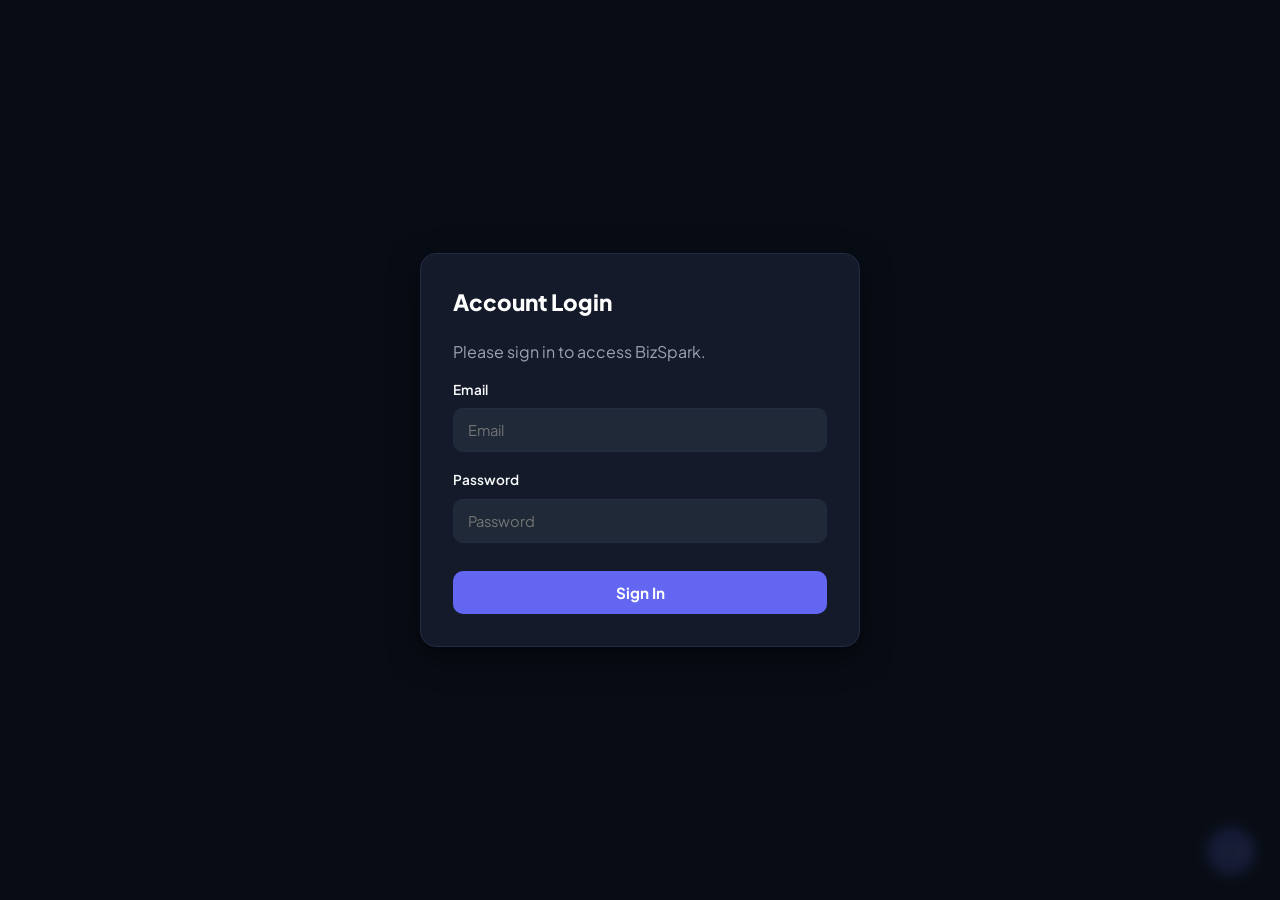
==== index.html @ c6237fde "Initial commit - full stack BizSpark app" ====
<!DOCTYPE html>
<html lang="en">
<head>
    <meta charset="UTF-8">
    <meta name="viewport" content="width=device-width, initial-scale=1.0">
    <title>BizSpark - Local Marketplace</title>
    <link rel="stylesheet" href="style.css">
    <link rel="stylesheet" href="https://cdnjs.cloudflare.com/ajax/libs/font-awesome/6.4.0/css/all.min.css">
</head>
<body>

    <!-- AUTH MODAL -->
    <div id="authModal" class="order-box">
        <div class="order-form">
            <h2 id="authTitle" class="section-title">Account Login</h2>
            <p class="subtitle" style="margin-bottom: 16px; color: var(--text-muted);">Please sign in to access BizSpark.</p>
            <form onsubmit="handleAuth(event)">
                <div class="form-group">
                    <label for="authEmail">Email</label>
                    <input type="email" id="authEmail" placeholder="Email" required>
                </div>
                <div class="form-group">
                    <label for="authPassword">Password</label>
                    <input type="password" id="authPassword" placeholder="Password" required>
                </div>
                <button type="submit" class="btn-submit">Sign In</button>
            </form>
        </div>
    </div>

    <!-- MAIN APP CONTENT -->
    <div id="appContent" style="display: none;">
        <header class="navbar">
            <div class="brand-and-search">
                <div class="brand">
                    <div class="logo-icon"><i class="fa-solid fa-shapes"></i></div>
                    <div class="logo-text">
                        <span class="logo-title">Biz<span>Spark</span></span>
                    </div>
                </div>
                
                <div class="search-container">
                    <i class="fa-solid fa-magnifying-glass search-icon"></i>
                    <input type="text" id="searchInput" placeholder="Search products, shops, or categories...">
                </div>
            </div>

            <nav>
                <ul class="nav-links">
                    <li><a href="#" class="nav-item active" data-target="marketSection"><i class="fa-solid fa-store"></i> General Market</a></li>
                    <li><a href="#" class="nav-item" data-target="ownerSection"><i class="fa-solid fa-table-cells-large"></i> Business Owner Hub</a></li>
                    <li><a href="#" class="nav-item" data-target="shopsSection"><i class="fa-solid fa-user"></i> My Shop</a></li>
                    <li><a href="#" class="nav-item" data-target="dashboardSection"><i class="fa-solid fa-chart-line"></i> Dashboard</a></li>
                    <li><a href="#" class="nav-item" data-target="chatSection"><i class="fa-solid fa-lock"></i> Encrypted Messages</a></li>
                    <li><button id="authBtn" onclick="handleLogout()" class="cart-add-btn" title="Sign Out" style="width: auto; padding: 0 12px;"><i class="fa-solid fa-arrow-right-from-bracket"></i></button></li>
                </ul>
            </nav>
        </header>

        <main class="container">
            <!-- GENERAL MARKET SECTION -->
            <section id="marketSection" class="page-section active">
                <div class="hero">
                    <h1 class="section-title" style="font-size: 2rem;">Explore Products & Local Businesses</h1>
                    <p style="color: var(--text-muted); margin-bottom: 12px;">Discover items directly from verified independent vendors.</p>
                </div>
                
                <div id="marketProductsGrid" class="products-grid"></div>
                <p id="emptyMarketText" class="empty-state">No products found matching your search.</p>
            </section>

            <!-- PERSONAL SHOPS SECTION -->
            <section id="shopsSection" class="page-section" style="display: none;">
                <div class="card" style="display: flex; align-items: center; gap: 20px; margin-bottom: 24px;">
                    <div id="businessLogo" class="logo-icon" style="width: 56px; height: 56px; font-size: 1.5rem;">B</div>
                    <div>
                        <h2 id="displayBusinessName" class="section-title" style="margin-bottom: 4px;">Business Name</h2>
                        <button class="cart-add-btn" style="width: auto; padding: 6px 14px; font-size: 0.8rem;" onclick="editShopName()">Edit Shop Profile</button>
                    </div>
                </div>
                <div id="myShopProductsGrid" class="products-grid"></div>
            </section>

            <!-- BUSINESS OWNER HUB SECTION -->
            <section id="ownerSection" class="page-section" style="display: none;">
                <div class="dashboard-grid">
                    <div class="card form-card">
                        <h2 class="section-title">List a New Product</h2>
                        <form id="productForm">
                            <div class="form-group">
                                <label for="formBusinessName">Business/Shop Name *</label>
                                <input type="text" id="formBusinessName" required>
                            </div>
                            <div class="form-group">
                                <label for="productName">Product Name *</label>
                                <input type="text" id="productName" required>
                            </div>
                            <div class="form-group">
                                <label for="productPrice">Price ($) *</label>
                                <input type="number" id="productPrice" step="0.01" required>
                            </div>
                            <div class="form-group">
                                <label for="productCategory">Category</label>
                                <input type="text" id="productCategory" placeholder="e.g. Handmade, Fashion">
                            </div>
                            <div class="form-group">
                                <label for="productImage">Product Image *</label>
                                <div class="file-upload-wrapper">
                                    <input 
                                      type="file" 
                                      id="productImage" 
                                      name="productImage" 
                                      accept="image/*" 
                                      required 
                                      class="file-input"
                                    >
                                    <div class="file-upload-button">
                                      <i class="fa-solid fa-cloud-arrow-up"></i>
                                      <span>Choose Image File</span>
                                    </div>
                                </div>
                            </div>
                            <div class="form-group">
                                <label for="productDescription">Description</label>
                                <textarea id="productDescription" rows="3"></textarea>
                            </div>
                            <button type="submit" class="btn-submit">Publish Product</button>
                        </form>
                    </div>
                    
                    <div class="card inventory-card">
                        <h2 class="section-title">Your Uploaded Items</h2>
                        <div id="ownerProductsGrid" class="products-grid"></div>
                        <p id="emptyOwnerText" class="empty-state">You haven't uploaded any products yet.</p>
                    </div>
                </div>
            </section>

            <!-- DASHBOARD SECTION -->
            <section id="dashboardSection" class="page-section" style="display: none;">
                <div style="display: grid; grid-template-columns: repeat(2, 1fr); gap: 20px; margin-bottom: 24px;">
                    <div class="card">
                        <h2 class="section-title">Total Revenue 💰</h2>
                        <div class="product-price" id="totalRevenue" style="font-size: 2rem;">$0.00</div>
                    </div>
                    <div class="card">
                        <h2 class="section-title">Orders 🛒</h2>
                        <div class="product-price" id="orderNum" style="font-size: 2rem; color: #ffffff;">0</div>
                    </div>
                </div>

                <div class="card">
                    <h2 class="section-title">Recent Transactions</h2>
                    <table class="data-table" style="width: 100%; text-align: left; border-collapse: collapse;">
                        <thead>
                            <tr style="border-bottom: 1px solid var(--border-color); color: var(--text-muted); font-size: 0.85rem;">
                                <th style="padding: 10px;">Customer</th>
                                <th style="padding: 10px;">Email</th>
                                <th style="padding: 10px;">Date</th>
                                <th style="padding: 10px;">Status</th>
                            </tr>
                        </thead>
                        <tbody id="transactionsTableBody"></tbody>
                    </table>
                </div>
            </section>

            <!-- CHAT SECTION -->
            <section id="chatSection" class="page-section" style="display: none;">
                <div class="card">
                    <h2 class="section-title">Real-Time Encrypted Messaging 🔒</h2>
                    <div class="chat-container" style="display: grid; grid-template-columns: 240px 1fr; gap: 20px; min-height: 350px;">
                        <div class="chat-sidebar" style="border-right: 1px solid var(--border-color); padding-right: 16px;">
                            <h3 style="font-size: 0.95rem; margin-bottom: 8px;">Conversations</h3>
                            <p style="font-size: 0.85rem; color: var(--text-muted);">Global Market Channel</p>
                        </div>
                        <div class="chat-window" style="display: flex; flex-direction: column; justify-content: space-between;">
                            <div id="chatHeader" class="chat-header" style="font-weight: 700; margin-bottom: 12px;">Global Public Channel</div>
                            <div id="chatMessages" class="chat-messages" style="flex: 1; margin-bottom: 16px; overflow-y: auto;"></div>
                            <form id="chatForm" class="chat-input-box" style="display: flex; gap: 10px;">
                                <input type="text" class="chat-input" id="chatInput" placeholder="Type a message..." required style="flex: 1; padding: 10px; border-radius: var(--radius-md); border: 1px solid var(--border-color); background: var(--bg-input); color: #fff;">
                                <button type="submit" class="btn-submit" style="width: auto; padding: 0 20px; margin-top: 0;">Send</button>
                            </form>
                        </div>
                    </div>
                </div>
            </section>
        </main>
    </div>

    <!-- Floating Cart Trigger Button -->
    <button id="cartToggleBtn" class="cart-add-btn" onclick="toggleCartDrawer()" style="position: fixed; bottom: 24px; right: 24px; width: 50px; height: 50px; border-radius: 50%; z-index: 999; background: var(--primary);">
        🛒 <span id="cartCountBadge" class="cart-badge" style="font-weight: 800; font-size: 0.8rem;">0</span>
    </button>

    <!-- Slide-out Cart Drawer -->
    <div id="cartDrawer" class="cart-drawer">
        <div class="cart-header" style="display: flex; justify-content: space-between; align-items: center; margin-bottom: 20px;">
            <h3 class="section-title" style="margin: 0;">Shopping Cart</h3>
            <p class="close-btn" onclick="toggleCartDrawer()" style="cursor: pointer; font-size: 1.2rem;">✕</p>
        </div>
        <div id="cartItemsList" class="cart-body" style="flex: 1; overflow-y: auto;">
            <p class="empty-cart-msg" style="color: var(--text-muted);">Your cart is empty.</p>
        </div>
        <div class="cart-footer" style="margin-top: 20px; border-top: 1px solid var(--border-color); padding-top: 16px;">
            <div class="cart-total-row" style="display: flex; justify-content: space-between; margin-bottom: 16px;">
                <span>Subtotal:</span>
                <strong id="cartSubtotal" class="product-price">$0.00</strong>
            </div>
            <button class="btn-submit" onclick="openCheckoutModal()">Proceed to Checkout</button>
        </div>
    </div>

    <!-- Checkout Modal -->
    <div id="checkoutModal" class="order-box" style="display:none;">
        <div class="order-form">
            <h3 class="section-title">Complete Order</h3>
            <p style="color: var(--text-muted); margin-bottom: 16px; font-size: 0.85rem;">Review total and input details to place order.</p>
            <div id="checkoutSummary" style="margin-bottom: 16px;"></div>
            <form id="checkoutForm" onsubmit="submitCartOrder(event)">
                <div class="form-group">
                    <input type="text" id="custName" placeholder="Full Name" required />
                </div>
                <div class="form-group">
                    <input type="email" id="custEmail" placeholder="Email Address" required />
                </div>
                <div class="modal-actions" style="display: flex; gap: 12px; margin-top: 16px;">
                    <button type="button" class="cart-add-btn" style="flex: 1; width: 100%; height: 42px;" onclick="closeCheckoutModal()">Cancel</button>
                    <button type="submit" class="btn-submit" style="flex: 1; margin-top: 0;">Pay Now</button>
                </div>
            </form>
        </div>
    </div>

    <script src="script.js"></script>
</body>
</html>
---- style.css ----
/* ==========================================================================
   1. GLOBAL STYLES & DESIGN TOKENS
   ========================================================================== */
@import url('https://fonts.googleapis.com/css2?family=Plus+Jakarta+Sans:wght@300;400;500;600;700;800&display=swap');

:root {
  --bg-main: #090d16;
  --bg-card: #141a29;
  --bg-input: #1f2937;
  --border-color: #232d42;
  --border-hover: #374151;
  
  --primary: #6366f1;
  --primary-hover: #4f46e5;
  --accent: #38bdf8;
  
  --text-main: #f9fafb;
  --text-muted: #9ca3af;
  
  --radius-lg: 16px;
  --radius-md: 10px;
  --transition: all 0.25s ease-in-out;
}

* {
  margin: 0;
  padding: 0;
  box-sizing: border-box;
  font-family: 'Plus Jakarta Sans', sans-serif;
}

body {
  background: var(--bg-main);
  color: var(--text-main);
  line-height: 1.5;
  min-height: 100vh;
  overflow-x: hidden;
}

/* ==========================================================================
   2. NAVBAR & HEADER
   ========================================================================== */
.navbar {
  position: sticky;
  top: 0;
  z-index: 1000;
  display: flex;
  align-items: center;
  justify-content: space-between;
  padding: 16px 32px;
  background: #0f1322;
  border-bottom: 1px solid var(--border-color);
}

.brand-and-search {
  display: flex;
  align-items: center;
  gap: 28px;
}

.brand {
  display: flex;
  align-items: center;
  gap: 12px;
}

.logo-icon {
  width: 40px;
  height: 40px;
  display: flex;
  align-items: center;
  justify-content: center;
  border-radius: 10px;
  background: linear-gradient(135deg, var(--primary), var(--accent));
  color: #ffffff;
  font-size: 1.2rem;
}

.logo-title {
  font-size: 1.4rem;
  font-weight: 800;
  color: #ffffff;
}

.logo-title span {
  color: var(--accent);
}

.search-container {
  position: relative;
  width: 360px;
}

.search-container input {
  width: 100%;
  padding: 10px 14px 10px 40px;
  border: 1px solid var(--border-color);
  border-radius: var(--radius-md);
  background: #161c2e;
  color: var(--text-main);
  font-size: 0.9rem;
  outline: none;
  transition: var(--transition);
}

.search-container input:focus {
  border-color: var(--primary);
}

.search-icon {
  position: absolute;
  left: 14px;
  top: 50%;
  transform: translateY(-50%);
  color: var(--text-muted);
}

.nav-links {
  display: flex;
  align-items: center;
  gap: 20px;
  list-style: none;
}

.nav-item {
  position: relative;
  padding: 8px 6px;
  color: var(--text-muted);
  font-size: 0.9rem;
  font-weight: 600;
  text-decoration: none;
  transition: var(--transition);
}

.nav-item:hover,
.nav-item.active {
  color: #ffffff;
}

.nav-item.active::after {
  content: '';
  position: absolute;
  bottom: -16px;
  left: 0;
  right: 0;
  height: 3px;
  border-radius: 2px;
  background: var(--primary);
}

/* ==========================================================================
   3. LAYOUT & DASHBOARD
   ========================================================================== */
.container {
  max-width: 1320px;
  margin: 36px auto;
  padding: 0 24px;
}

.dashboard-grid {
  display: grid;
  grid-template-columns: 380px 1fr;
  gap: 28px;
  align-items: start;
}

.card {
  padding: 24px;
  background: var(--bg-card);
  border: 1px solid var(--border-color);
  border-radius: var(--radius-lg);
}

.section-title {
  margin-bottom: 20px;
  font-size: 1.4rem;
  font-weight: 800;
  color: #ffffff;
}

.empty-state {
  text-align: center;
  padding: 48px 0;
  color: var(--text-muted);
  font-size: 1rem;
}

/* ==========================================================================
   4. FORMS & FILE INPUTS
   ========================================================================== */
.form-group {
  margin-bottom: 18px;
}

.form-group label {
  display: block;
  margin-bottom: 8px;
  color: var(--text-main);
  font-size: 0.85rem;
  font-weight: 600;
}

.form-group input[type="text"],
.form-group input[type="email"],
.form-group input[type="password"],
.form-group input[type="number"],
.form-group textarea,
.form-group select {
  width: 100%;
  padding: 12px 14px;
  border: 1px solid var(--border-color);
  border-radius: var(--radius-md);
  background: var(--bg-input);
  color: #ffffff;
  font-size: 0.92rem;
  outline: none;
  transition: var(--transition);
}

.form-group input:focus,
.form-group textarea:focus {
  border-color: var(--primary);
}

.file-upload-wrapper {
  position: relative;
  width: 100%;
  height: 52px;
}

.file-input {
  position: absolute;
  top: 0;
  left: 0;
  width: 100%;
  height: 100%;
  opacity: 0;
  cursor: pointer;
  z-index: 2;
}

.file-upload-button {
  display: flex;
  align-items: center;
  justify-content: center;
  gap: 10px;
  width: 100%;
  height: 100%;
  border: 1px dashed var(--border-hover);
  border-radius: var(--radius-md);
  background: var(--bg-input);
  color: var(--text-muted);
  font-size: 0.9rem;
  font-weight: 600;
  transition: var(--transition);
}

.file-input:hover + .file-upload-button {
  border-color: var(--primary);
  color: #ffffff;
  background: rgba(99, 102, 241, 0.08);
}

.btn-submit {
  width: 100%;
  margin-top: 10px;
  padding: 12px;
  border: none;
  border-radius: var(--radius-md);
  background: var(--primary);
  color: #ffffff;
  font-weight: 700;
  font-size: 0.95rem;
  cursor: pointer;
  transition: var(--transition);
}

.btn-submit:hover {
  background: var(--primary-hover);
}

/* ==========================================================================
   5. RESPONSIVE PRODUCT CARDS & GRID
   ========================================================================== */
.products-grid {
  display: grid;
  grid-template-columns: repeat(auto-fill, minmax(280px, 1fr));
  gap: 24px;
}

.product-card {
  display: flex;
  flex-direction: column;
  justify-content: space-between;
  padding: 18px;
  background: var(--bg-card);
  border: 1px solid var(--border-color);
  border-radius: var(--radius-lg);
  transition: var(--transition);
}

.product-card:hover {
  border-color: var(--border-hover);
  transform: translateY(-4px);
  box-shadow: 0 12px 24px rgba(0, 0, 0, 0.3);
}

.card-top-content {
  display: flex;
  flex-direction: column;
  gap: 14px;
}

.media-container {
  position: relative;
  width: 100%;
  height: 200px;
  border-radius: var(--radius-md);
  overflow: hidden;
  background: #090d16;
}

.product-media {
  width: 100%;
  height: 100%;
  object-fit: cover;
  object-position: center;
}

.category-tag {
  position: absolute;
  top: 10px;
  left: 10px;
  padding: 4px 10px;
  border-radius: 20px;
  background: rgba(99, 102, 241, 0.9);
  backdrop-filter: blur(4px);
  color: #ffffff;
  font-size: 0.72rem;
  font-weight: 700;
  text-transform: uppercase;
  letter-spacing: 0.5px;
}

.product-details {
  display: flex;
  flex-direction: column;
  gap: 6px;
}

.product-title {
  color: #ffffff;
  font-size: 1.15rem;
  font-weight: 700;
  line-height: 1.3;
}

.product-desc {
  color: var(--text-muted);
  font-size: 0.85rem;
  line-height: 1.4;
}

.vendor-row {
  display: flex;
  align-items: center;
  justify-content: space-between;
  margin-top: 8px;
  color: var(--text-muted);
  font-size: 0.82rem;
}

.vendor-name {
  display: flex;
  align-items: center;
  gap: 6px;
  color: #ffffff;
  font-weight: 600;
}

.card-bottom-row {
  display: flex;
  align-items: center;
  justify-content: space-between;
  margin-top: 18px;
  padding-top: 14px;
  border-top: 1px solid var(--border-color);
}

.product-price {
  color: var(--accent);
  font-size: 1.35rem;
  font-weight: 800;
}

/* Cart Button Fixes */
.cart-add-btn {
  position: relative;
  z-index: 5;
  width: 44px;
  height: 44px;
  display: flex;
  align-items: center;
  justify-content: center;
  border: 1px solid var(--border-hover);
  border-radius: var(--radius-md);
  background: #1a2235;
  color: #ffffff;
  font-size: 1.1rem;
  cursor: pointer;
  transition: var(--transition);
}

.cart-add-btn:hover {
  background: var(--primary);
  color: #ffffff;
  border-color: var(--primary);
  transform: scale(1.06);
}

.cart-add-btn:active {
  transform: scale(0.96);
}

/* ==========================================================================
   6. MODALS, OVERLAYS & CART DRAWER
   ========================================================================== */
.order-box {
  position: fixed;
  top: 0;
  left: 0;
  width: 100vw;
  height: 100vh;
  background: rgba(9, 13, 22, 0.85);
  backdrop-filter: blur(6px);
  display: flex;
  align-items: center;
  justify-content: center;
  z-index: 3000;
}

.order-form {
  width: 100%;
  max-width: 440px;
  background: var(--bg-card);
  border: 1px solid var(--border-color);
  border-radius: var(--radius-lg);
  padding: 32px;
  box-shadow: 0 10px 30px rgba(0, 0, 0, 0.5);
}

.cart-drawer {
  position: fixed;
  top: 0;
  right: -400px;
  width: 380px;
  height: 100vh;
  background: var(--bg-card);
  border-left: 1px solid var(--border-color);
  padding: 24px;
  display: flex;
  flex-direction: column;
  z-index: 2000;
  transition: right 0.3s cubic-bezier(0.4, 0, 0.2, 1);
  box-shadow: -10px 0 30px rgba(0, 0, 0, 0.5);
}

.cart-drawer.open {
  right: 0;
}
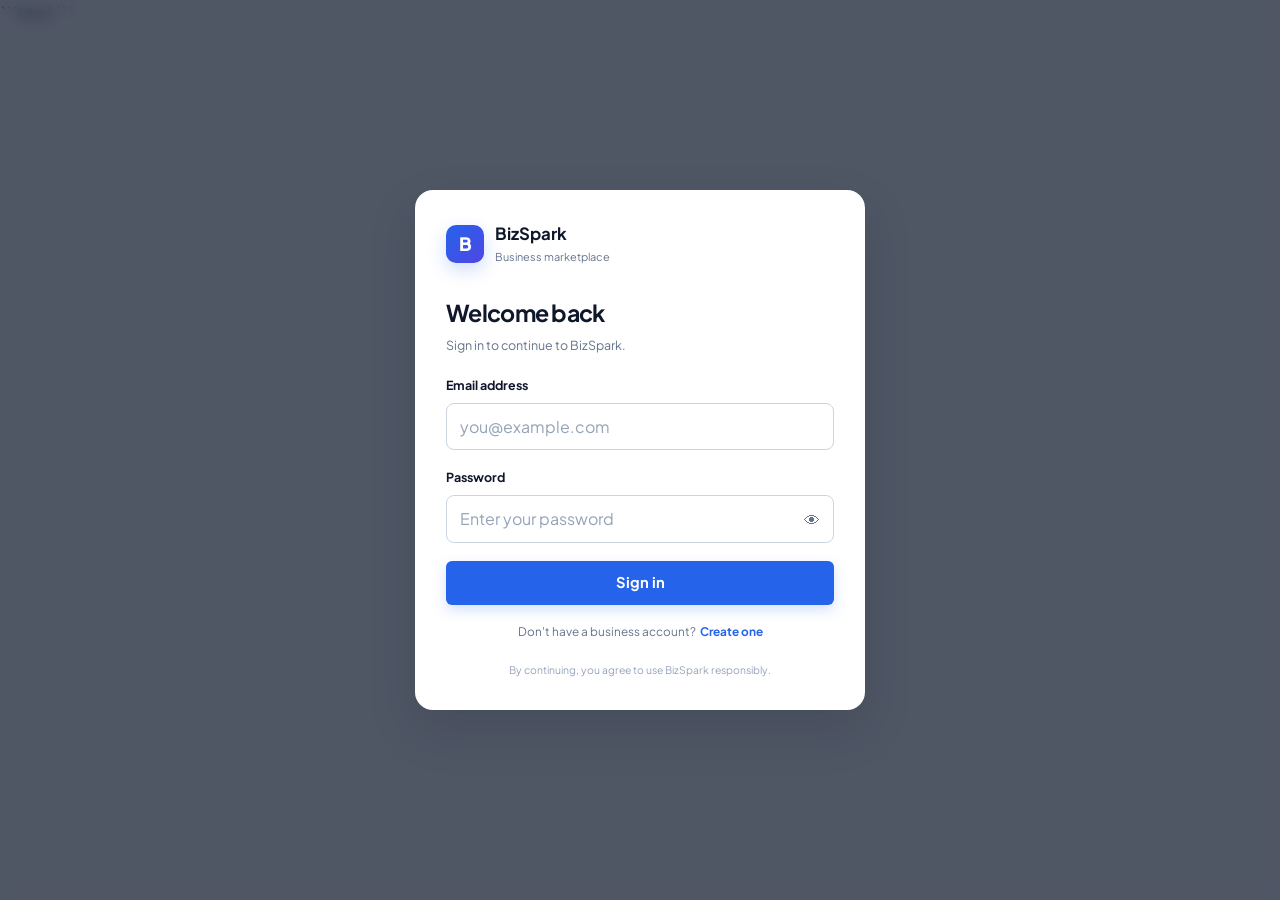
==== commit 53413ae3: "Fix BizSpark files and Vercel deployment" ====
--- a/index.html
+++ b/index.html
@@ -1,237 +1,1400 @@
+```html
 <!DOCTYPE html>
 <html lang="en">
 <head>
     <meta charset="UTF-8">
-    <meta name="viewport" content="width=device-width, initial-scale=1.0">
-    <title>BizSpark - Local Marketplace</title>
-    <link rel="stylesheet" href="style.css">
-    <link rel="stylesheet" href="https://cdnjs.cloudflare.com/ajax/libs/font-awesome/6.4.0/css/all.min.css">
+
+    <meta
+        name="viewport"
+        content="width=device-width, initial-scale=1.0"
+    >
+
+    <meta
+        name="description"
+        content="BizSpark — Discover products from businesses and sell your products online."
+    >
+
+    <meta name="theme-color" content="#2563eb">
+
+    <title>BizSpark — Marketplace for Businesses</title>
+
+    <link rel="preconnect" href="https://fonts.googleapis.com">
+    <link rel="preconnect" href="https://fonts.gstatic.com" crossorigin>
+
+    <link
+        href="https://fonts.googleapis.com/css2?family=Plus+Jakarta+Sans:wght@400;500;600;700;800&display=swap"
+        rel="stylesheet"
+    >
+
+    <link
+        rel="stylesheet"
+        href="/style.css"
+    >
 </head>
+
 <body>
 
-    <!-- AUTH MODAL -->
-    <div id="authModal" class="order-box">
-        <div class="order-form">
-            <h2 id="authTitle" class="section-title">Account Login</h2>
-            <p class="subtitle" style="margin-bottom: 16px; color: var(--text-muted);">Please sign in to access BizSpark.</p>
-            <form onsubmit="handleAuth(event)">
+    <!-- =========================================================
+         AUTH MODAL
+    ========================================================== -->
+
+    <div
+        id="authModal"
+        class="modal-overlay"
+        aria-hidden="false"
+    >
+        <div class="auth-card">
+
+            <div class="auth-brand">
+                <div class="brand-logo">B</div>
+
+                <div>
+                    <h1>BizSpark</h1>
+                    <p>Business marketplace</p>
+                </div>
+            </div>
+
+            <div class="auth-heading">
+                <h2 id="authTitle">Welcome back</h2>
+
+                <p id="authSubtitle">
+                    Sign in to continue to BizSpark.
+                </p>
+            </div>
+
+            <form id="authForm">
+
+                <div
+                    id="businessNameGroup"
+                    class="form-group hidden"
+                >
+                    <label for="businessName">
+                        Business name
+                    </label>
+
+                    <input
+                        type="text"
+                        id="businessName"
+                        name="businessName"
+                        placeholder="Your business name"
+                        autocomplete="organization"
+                    >
+                </div>
+
                 <div class="form-group">
-                    <label for="authEmail">Email</label>
-                    <input type="email" id="authEmail" placeholder="Email" required>
+
+                    <label for="authEmail">
+                        Email address
+                    </label>
+
+                    <input
+                        type="email"
+                        id="authEmail"
+                        name="email"
+                        placeholder="you@example.com"
+                        autocomplete="email"
+                        required
+                    >
+
                 </div>
+
                 <div class="form-group">
-                    <label for="authPassword">Password</label>
-                    <input type="password" id="authPassword" placeholder="Password" required>
+
+                    <label for="authPassword">
+                        Password
+                    </label>
+
+                    <div class="password-wrapper">
+
+                        <input
+                            type="password"
+                            id="authPassword"
+                            name="password"
+                            placeholder="Enter your password"
+                            autocomplete="current-password"
+                            minlength="6"
+                            required
+                        >
+
+                        <button
+                            type="button"
+                            id="togglePassword"
+                            class="password-toggle"
+                            aria-label="Show password"
+                        >
+                            👁
+                        </button>
+
+                    </div>
+
                 </div>
-                <button type="submit" class="btn-submit">Sign In</button>
+
+                <button
+                    type="submit"
+                    id="authSubmit"
+                    class="btn btn-primary btn-full"
+                >
+                    Sign in
+                </button>
+
             </form>
+
+            <div class="auth-switch">
+
+                <span id="authSwitchText">
+                    Don't have a business account?
+                </span>
+
+                <button
+                    type="button"
+                    id="authSwitchBtn"
+                    class="text-button"
+                >
+                    Create one
+                </button>
+
+            </div>
+
+            <p class="auth-note">
+                By continuing, you agree to use BizSpark responsibly.
+            </p>
+
         </div>
     </div>
 
-    <!-- MAIN APP CONTENT -->
-    <div id="appContent" style="display: none;">
+
+    <!-- =========================================================
+         MAIN APPLICATION
+    ========================================================== -->
+
+    <div id="appContent" class="app hidden">
+
+        <!-- =====================================================
+             NAVIGATION
+        ====================================================== -->
+
         <header class="navbar">
-            <div class="brand-and-search">
-                <div class="brand">
-                    <div class="logo-icon"><i class="fa-solid fa-shapes"></i></div>
-                    <div class="logo-text">
-                        <span class="logo-title">Biz<span>Spark</span></span>
-                    </div>
+
+            <div class="navbar-left">
+
+                <button
+                    type="button"
+                    id="mobileMenuBtn"
+                    class="icon-button mobile-menu-btn"
+                    aria-label="Open navigation"
+                >
+                    ☰
+                </button>
+
+                <a
+                    href="#"
+                    class="brand"
+                    data-target="marketplaceSection"
+                >
+                    <span class="brand-logo">B</span>
+
+                    <span class="brand-text">
+                        BizSpark
+                    </span>
+                </a>
+
+            </div>
+
+
+            <nav
+                id="mainNav"
+                class="main-nav"
+                aria-label="Main navigation"
+            >
+
+                <button
+                    type="button"
+                    class="nav-item active"
+                    data-target="marketplaceSection"
+                >
+                    <span>🛍️</span>
+                    Marketplace
+                </button>
+
+                <button
+                    type="button"
+                    class="nav-item"
+                    data-target="sellSection"
+                >
+                    <span>➕</span>
+                    Sell
+                </button>
+
+                <button
+                    type="button"
+                    class="nav-item"
+                    data-target="dashboardSection"
+                >
+                    <span>📊</span>
+                    Dashboard
+                </button>
+
+            </nav>
+
+
+            <div class="navbar-actions">
+
+                <button
+                    type="button"
+                    id="cartToggleBtn"
+                    class="cart-button"
+                    aria-label="Open shopping cart"
+                >
+                    🛒
+
+                    <span
+                        id="cartCount"
+                        class="cart-count"
+                    >
+                        0
+                    </span>
+
+                </button>
+
+
+                <div
+                    id="profileMenu"
+                    class="profile-menu"
+                >
+
+                    <button
+                        type="button"
+                        id="profileButton"
+                        class="profile-button"
+                    >
+
+                        <span
+                            id="profileAvatar"
+                            class="profile-avatar"
+                        >
+                            U
+                        </span>
+
+                        <span
+                            id="profileName"
+                            class="profile-name"
+                        >
+                            Account
+                        </span>
+
+                        <span>⌄</span>
+
+                    </button>
+
+
+                    <div
+                        id="profileDropdown"
+                        class="profile-dropdown"
+                    >
+
+                        <div class="profile-dropdown-header">
+
+                            <strong id="dropdownBusinessName">
+                                Your Business
+                            </strong>
+
+                            <small id="dropdownEmail">
+                                email@example.com
+                            </small>
+
+                        </div>
+
+                        <button
+                            type="button"
+                            id="editProfileBtn"
+                            class="dropdown-item"
+                        >
+                            ⚙️ Business profile
+                        </button>
+
+                        <button
+                            type="button"
+                            id="logoutBtn"
+                            class="dropdown-item danger"
+                        >
+                            🚪 Sign out
+                        </button>
+
+                    </div>
+
                 </div>
-                
-                <div class="search-container">
-                    <i class="fa-solid fa-magnifying-glass search-icon"></i>
-                    <input type="text" id="searchInput" placeholder="Search products, shops, or categories...">
+
+            </div>
+
+        </header>
+
+
+        <!-- =====================================================
+             MAIN CONTENT
+        ====================================================== -->
+
+        <main>
+
+            <!-- =================================================
+                 MARKETPLACE
+            ================================================== -->
+
+            <section
+                id="marketplaceSection"
+                class="page-section active-section"
+            >
+
+                <div class="hero">
+
+                    <div class="hero-content">
+
+                        <span class="eyebrow">
+                            🚀 Discover local businesses
+                        </span>
+
+                        <h1>
+                            Buy from businesses.
+                            <span>Grow together.</span>
+                        </h1>
+
+                        <p>
+                            Discover products from businesses on
+                            BizSpark or start selling your own products
+                            to customers online.
+                        </p>
+
+                        <div class="hero-actions">
+
+                            <button
+                                type="button"
+                                class="btn btn-primary"
+                                data-target="sellSection"
+                                id="heroSellBtn"
+                            >
+                                Start selling
+                            </button>
+
+                            <button
+                                type="button"
+                                class="btn btn-secondary"
+                                id="heroBrowseBtn"
+                            >
+                                Browse products
+                            </button>
+
+                        </div>
+
+                    </div>
+
+                    <div class="hero-visual">
+
+                        <div class="hero-card hero-card-main">
+
+                            <div class="hero-card-icon">
+                                🛍️
+                            </div>
+
+                            <strong>
+                                Thousands of possibilities
+                            </strong>
+
+                            <span>
+                                Find products from growing businesses.
+                            </span>
+
+                        </div>
+
+                        <div class="floating-stat stat-one">
+                            <strong>24/7</strong>
+                            <span>Marketplace</span>
+                        </div>
+
+                        <div class="floating-stat stat-two">
+                            <strong>⚡</strong>
+                            <span>Fast selling</span>
+                        </div>
+
+                    </div>
+
                 </div>
+
+
+                <!-- MARKETPLACE TOOLBAR -->
+
+                <div class="container">
+
+                    <div class="section-heading">
+
+                        <div>
+
+                            <span class="eyebrow">
+                                Marketplace
+                            </span>
+
+                            <h2>
+                                Explore products
+                            </h2>
+
+                        </div>
+
+                        <span
+                            id="productResultCount"
+                            class="result-count"
+                        >
+                            0 products
+                        </span>
+
+                    </div>
+
+
+                    <div class="marketplace-toolbar">
+
+                        <div class="search-box">
+
+                            <span>🔎</span>
+
+                            <input
+                                type="search"
+                                id="productSearch"
+                                placeholder="Search products..."
+                                autocomplete="off"
+                            >
+
+                        </div>
+
+
+                        <select
+                            id="categoryFilter"
+                            class="filter-select"
+                        >
+                            <option value="all">
+                                All categories
+                            </option>
+
+                            <option value="Fashion">
+                                Fashion
+                            </option>
+
+                            <option value="Electronics">
+                                Electronics
+                            </option>
+
+                            <option value="Food">
+                                Food
+                            </option>
+
+                            <option value="Beauty">
+                                Beauty
+                            </option>
+
+                            <option value="Home">
+                                Home
+                            </option>
+
+                            <option value="Services">
+                                Services
+                            </option>
+
+                            <option value="General">
+                                General
+                            </option>
+                        </select>
+
+                    </div>
+
+
+                    <div
+                        id="marketLoading"
+                        class="loading-state"
+                        style="display:none;"
+                    >
+                        <div class="spinner"></div>
+
+                        <p>
+                            Loading products...
+                        </p>
+                    </div>
+
+
+                    <div
+                        id="marketEmpty"
+                        class="empty-state"
+                        style="display:none;"
+                    >
+                        <div class="empty-icon">
+                            🛍️
+                        </div>
+
+                        <h3>
+                            No products found
+                        </h3>
+
+                        <p>
+                            Try another search or category.
+                        </p>
+                    </div>
+
+
+                    <div
+                        id="marketProductsGrid"
+                        class="products-grid"
+                    >
+                    </div>
+
+                </div>
+
+            </section>
+
+
+            <!-- =================================================
+                 SELL SECTION
+            ================================================== -->
+
+            <section
+                id="sellSection"
+                class="page-section"
+                style="display:none;"
+            >
+
+                <div class="container">
+
+                    <div class="section-heading">
+
+                        <div>
+
+                            <span class="eyebrow">
+                                For businesses
+                            </span>
+
+                            <h2>
+                                Sell your products
+                            </h2>
+
+                            <p>
+                                Add a product and make it available
+                                to customers on BizSpark.
+                            </p>
+
+                        </div>
+
+                    </div>
+
+
+                    <div class="sell-layout">
+
+                        <div class="form-card">
+
+                            <div class="card-heading">
+
+                                <div>
+                                    <h3>
+                                        Publish a product
+                                    </h3>
+
+                                    <p>
+                                        Give customers the information
+                                        they need to buy.
+                                    </p>
+                                </div>
+
+                                <span class="card-icon">
+                                    📦
+                                </span>
+
+                            </div>
+
+
+                            <form id="productForm">
+
+                                <div class="form-group">
+
+                                    <label for="productName">
+                                        Product name
+                                    </label>
+
+                                    <input
+                                        type="text"
+                                        id="productName"
+                                        name="productName"
+                                        placeholder="e.g. Premium Sneakers"
+                                        maxlength="120"
+                                        required
+                                    >
+
+                                </div>
+
+
+                                <div class="form-row">
+
+                                    <div class="form-group">
+
+                                        <label for="productPrice">
+                                            Price (₦)
+                                        </label>
+
+                                        <input
+                                            type="number"
+                                            id="productPrice"
+                                            name="price"
+                                            placeholder="0.00"
+                                            min="0"
+                                            step="0.01"
+                                            required
+                                        >
+
+                                    </div>
+
+
+                                    <div class="form-group">
+
+                                        <label for="productCategory">
+                                            Category
+                                        </label>
+
+                                        <select
+                                            id="productCategory"
+                                            name="category"
+                                        >
+
+                                            <option value="General">
+                                                General
+                                            </option>
+
+                                            <option value="Fashion">
+                                                Fashion
+                                            </option>
+
+                                            <option value="Electronics">
+                                                Electronics
+                                            </option>
+
+                                            <option value="Food">
+                                                Food
+                                            </option>
+
+                                            <option value="Beauty">
+                                                Beauty
+                                            </option>
+
+                                            <option value="Home">
+                                                Home
+                                            </option>
+
+                                            <option value="Services">
+                                                Services
+                                            </option>
+
+                                        </select>
+
+                                    </div>
+
+                                </div>
+
+
+                                <div class="form-group">
+
+                                    <label for="productDescription">
+                                        Description
+                                    </label>
+
+                                    <textarea
+                                        id="productDescription"
+                                        name="description"
+                                        rows="5"
+                                        maxlength="1000"
+                                        placeholder="Describe your product..."
+                                    ></textarea>
+
+                                </div>
+
+
+                                <div class="form-group">
+
+                                    <label for="productImage">
+                                        Product image
+                                    </label>
+
+                                    <input
+                                        type="file"
+                                        id="productImage"
+                                        name="image"
+                                        accept="image/png,image/jpeg,image/webp"
+                                    >
+
+                                    <small class="field-help">
+                                        JPG, PNG or WebP. Maximum 5MB.
+                                    </small>
+
+                                </div>
+
+
+                                <div
+                                    id="productPreview"
+                                    class="product-upload-preview"
+                                    style="display:none;"
+                                >
+
+                                    <img
+                                        id="productPreviewImage"
+                                        src=""
+                                        alt="Product preview"
+                                    >
+
+                                </div>
+
+
+                                <button
+                                    type="submit"
+                                    class="btn btn-primary btn-full"
+                                    id="publishProductBtn"
+                                >
+                                    🚀 Publish product
+                                </button>
+
+                            </form>
+
+                        </div>
+
+
+                        <aside class="sell-info">
+
+                            <div class="info-card">
+
+                                <span class="info-icon">
+                                    📈
+                                </span>
+
+                                <h3>
+                                    Grow your business
+                                </h3>
+
+                                <p>
+                                    Put your products in front of
+                                    customers looking for things to buy.
+                                </p>
+
+                            </div>
+
+
+                            <div class="info-card">
+
+                                <span class="info-icon">
+                                    🛡️
+                                </span>
+
+                                <h3>
+                                    Your business profile
+                                </h3>
+
+                                <p>
+                                    Your products are connected to
+                                    your business account.
+                                </p>
+
+                            </div>
+
+
+                            <div class="info-card">
+
+                                <span class="info-icon">
+                                    📊
+                                </span>
+
+                                <h3>
+                                    Track your sales
+                                </h3>
+
+                                <p>
+                                    Use your dashboard to monitor orders
+                                    and revenue.
+                                </p>
+
+                            </div>
+
+                        </aside>
+
+                    </div>
+
+                </div>
+
+            </section>
+
+
+            <!-- =================================================
+                 DASHBOARD
+            ================================================== -->
+
+            <section
+                id="dashboardSection"
+                class="page-section"
+                style="display:none;"
+            >
+
+                <div class="container">
+
+                    <div class="section-heading">
+
+                        <div>
+
+                            <span class="eyebrow">
+                                Business center
+                            </span>
+
+                            <h2>
+                                Dashboard
+                            </h2>
+
+                            <p>
+                                Manage your business and track your
+                                marketplace activity.
+                            </p>
+
+                        </div>
+
+                    </div>
+
+
+                    <div class="dashboard-stats">
+
+                        <div class="stat-card">
+
+                            <div class="stat-card-icon">
+                                💰
+                            </div>
+
+                            <div>
+
+                                <span>
+                                    Revenue
+                                </span>
+
+                                <strong id="dashboardRevenue">
+                                    ₦0.00
+                                </strong>
+
+                            </div>
+
+                        </div>
+
+
+                        <div class="stat-card">
+
+                            <div class="stat-card-icon">
+                                📦
+                            </div>
+
+                            <div>
+
+                                <span>
+                                    Orders
+                                </span>
+
+                                <strong id="dashboardOrders">
+                                    0
+                                </strong>
+
+                            </div>
+
+                        </div>
+
+
+                        <div class="stat-card">
+
+                            <div class="stat-card-icon">
+                                🛍️
+                            </div>
+
+                            <div>
+
+                                <span>
+                                    Products
+                                </span>
+
+                                <strong id="dashboardProducts">
+                                    0
+                                </strong>
+
+                            </div>
+
+                        </div>
+
+
+                        <div class="stat-card">
+
+                            <div class="stat-card-icon">
+                                👥
+                            </div>
+
+                            <div>
+
+                                <span>
+                                    Customers
+                                </span>
+
+                                <strong id="dashboardCustomers">
+                                    0
+                                </strong>
+
+                            </div>
+
+                        </div>
+
+                    </div>
+
+
+                    <div class="dashboard-grid">
+
+                        <div class="dashboard-card">
+
+                            <div class="card-heading">
+
+                                <div>
+
+                                    <h3>
+                                        Recent orders
+                                    </h3>
+
+                                    <p>
+                                        Your latest customer activity.
+                                    </p>
+
+                                </div>
+
+                            </div>
+
+
+                            <div
+                                id="ordersTableContainer"
+                                class="table-container"
+                            >
+
+                                <div class="empty-state compact">
+
+                                    <div class="empty-icon">
+                                        📋
+                                    </div>
+
+                                    <h3>
+                                        No orders yet
+                                    </h3>
+
+                                    <p>
+                                        Orders will appear here when
+                                        customers purchase your products.
+                                    </p>
+
+                                </div>
+
+                            </div>
+
+                        </div>
+
+
+                        <div class="dashboard-card">
+
+                            <div class="card-heading">
+
+                                <div>
+
+                                    <h3>
+                                        Your products
+                                    </h3>
+
+                                    <p>
+                                        Products published by your business.
+                                    </p>
+
+                                </div>
+
+                                <button
+                                    type="button"
+                                    id="dashboardSellBtn"
+                                    class="btn btn-small btn-primary"
+                                >
+                                    Add product
+                                </button>
+
+                            </div>
+
+
+                            <div
+                                id="businessProductsList"
+                                class="business-products-list"
+                            >
+
+                                <div class="empty-state compact">
+
+                                    <div class="empty-icon">
+                                        📦
+                                    </div>
+
+                                    <h3>
+                                        No products
+                                    </h3>
+
+                                    <p>
+                                        Start by publishing your first
+                                        product.
+                                    </p>
+
+                                </div>
+
+                            </div>
+
+                        </div>
+
+                    </div>
+
+                </div>
+
+            </section>
+
+        </main>
+
+
+        <!-- =====================================================
+             CART DRAWER
+        ====================================================== -->
+
+        <div
+            id="cartBackdrop"
+            class="drawer-backdrop"
+            style="display:none;"
+        ></div>
+
+
+        <aside
+            id="cartDrawer"
+            aria-label="Shopping cart"
+        >
+
+            <div class="drawer-header">
+
+                <div>
+
+                    <h2>
+                        Your cart
+                    </h2>
+
+                    <span id="cartItemsLabel">
+                        0 items
+                    </span>
+
+                </div>
+
+                <button
+                    type="button"
+                    id="closeCartBtn"
+                    class="icon-button"
+                    aria-label="Close cart"
+                >
+                    ✕
+                </button>
+
             </div>
 
-            <nav>
-                <ul class="nav-links">
-                    <li><a href="#" class="nav-item active" data-target="marketSection"><i class="fa-solid fa-store"></i> General Market</a></li>
-                    <li><a href="#" class="nav-item" data-target="ownerSection"><i class="fa-solid fa-table-cells-large"></i> Business Owner Hub</a></li>
-                    <li><a href="#" class="nav-item" data-target="shopsSection"><i class="fa-solid fa-user"></i> My Shop</a></li>
-                    <li><a href="#" class="nav-item" data-target="dashboardSection"><i class="fa-solid fa-chart-line"></i> Dashboard</a></li>
-                    <li><a href="#" class="nav-item" data-target="chatSection"><i class="fa-solid fa-lock"></i> Encrypted Messages</a></li>
-                    <li><button id="authBtn" onclick="handleLogout()" class="cart-add-btn" title="Sign Out" style="width: auto; padding: 0 12px;"><i class="fa-solid fa-arrow-right-from-bracket"></i></button></li>
-                </ul>
-            </nav>
-        </header>
-
-        <main class="container">
-            <!-- GENERAL MARKET SECTION -->
-            <section id="marketSection" class="page-section active">
-                <div class="hero">
-                    <h1 class="section-title" style="font-size: 2rem;">Explore Products & Local Businesses</h1>
-                    <p style="color: var(--text-muted); margin-bottom: 12px;">Discover items directly from verified independent vendors.</p>
+
+            <div
+                id="cartItems"
+                class="cart-items"
+            >
+
+                <div class="empty-state compact">
+
+                    <div class="empty-icon">
+                        🛒
+                    </div>
+
+                    <h3>
+                        Your cart is empty
+                    </h3>
+
+                    <p>
+                        Add products from the marketplace.
+                    </p>
+
                 </div>
-                
-                <div id="marketProductsGrid" class="products-grid"></div>
-                <p id="emptyMarketText" class="empty-state">No products found matching your search.</p>
-            </section>
-
-            <!-- PERSONAL SHOPS SECTION -->
-            <section id="shopsSection" class="page-section" style="display: none;">
-                <div class="card" style="display: flex; align-items: center; gap: 20px; margin-bottom: 24px;">
-                    <div id="businessLogo" class="logo-icon" style="width: 56px; height: 56px; font-size: 1.5rem;">B</div>
+
+            </div>
+
+
+            <div class="cart-footer">
+
+                <div class="cart-total-row">
+
+                    <span>
+                        Total
+                    </span>
+
+                    <strong id="cartTotal">
+                        ₦0.00
+                    </strong>
+
+                </div>
+
+                <button
+                    type="button"
+                    id="checkoutBtn"
+                    class="btn btn-primary btn-full"
+                    disabled
+                >
+                    Proceed to checkout
+                </button>
+
+            </div>
+
+        </aside>
+
+
+        <!-- =====================================================
+             CHECKOUT MODAL
+        ====================================================== -->
+
+        <div
+            id="checkoutModal"
+            class="modal-overlay"
+            style="display:none;"
+        >
+
+            <div class="checkout-card">
+
+                <div class="modal-header">
+
                     <div>
-                        <h2 id="displayBusinessName" class="section-title" style="margin-bottom: 4px;">Business Name</h2>
-                        <button class="cart-add-btn" style="width: auto; padding: 6px 14px; font-size: 0.8rem;" onclick="editShopName()">Edit Shop Profile</button>
-                    </div>
+
+                        <span class="eyebrow">
+                            Checkout
+                        </span>
+
+                        <h2>
+                            Complete your order
+                        </h2>
+
+                    </div>
+
+                    <button
+                        type="button"
+                        id="closeCheckoutBtn"
+                        class="icon-button"
+                    >
+                        ✕
+                    </button>
+
                 </div>
-                <div id="myShopProductsGrid" class="products-grid"></div>
-            </section>
-
-            <!-- BUSINESS OWNER HUB SECTION -->
-            <section id="ownerSection" class="page-section" style="display: none;">
-                <div class="dashboard-grid">
-                    <div class="card form-card">
-                        <h2 class="section-title">List a New Product</h2>
-                        <form id="productForm">
-                            <div class="form-group">
-                                <label for="formBusinessName">Business/Shop Name *</label>
-                                <input type="text" id="formBusinessName" required>
-                            </div>
-                            <div class="form-group">
-                                <label for="productName">Product Name *</label>
-                                <input type="text" id="productName" required>
-                            </div>
-                            <div class="form-group">
-                                <label for="productPrice">Price ($) *</label>
-                                <input type="number" id="productPrice" step="0.01" required>
-                            </div>
-                            <div class="form-group">
-                                <label for="productCategory">Category</label>
-                                <input type="text" id="productCategory" placeholder="e.g. Handmade, Fashion">
-                            </div>
-                            <div class="form-group">
-                                <label for="productImage">Product Image *</label>
-                                <div class="file-upload-wrapper">
-                                    <input 
-                                      type="file" 
-                                      id="productImage" 
-                                      name="productImage" 
-                                      accept="image/*" 
-                                      required 
-                                      class="file-input"
-                                    >
-                                    <div class="file-upload-button">
-                                      <i class="fa-solid fa-cloud-arrow-up"></i>
-                                      <span>Choose Image File</span>
-                                    </div>
-                                </div>
-                            </div>
-                            <div class="form-group">
-                                <label for="productDescription">Description</label>
-                                <textarea id="productDescription" rows="3"></textarea>
-                            </div>
-                            <button type="submit" class="btn-submit">Publish Product</button>
-                        </form>
-                    </div>
-                    
-                    <div class="card inventory-card">
-                        <h2 class="section-title">Your Uploaded Items</h2>
-                        <div id="ownerProductsGrid" class="products-grid"></div>
-                        <p id="emptyOwnerText" class="empty-state">You haven't uploaded any products yet.</p>
-                    </div>
+
+
+                <form id="checkoutForm">
+
+                    <div class="form-group">
+
+                        <label for="customerName">
+                            Full name
+                        </label>
+
+                        <input
+                            type="text"
+                            id="customerName"
+                            required
+                            autocomplete="name"
+                            placeholder="Your full name"
+                        >
+
+                    </div>
+
+
+                    <div class="form-group">
+
+                        <label for="customerEmail">
+                            Email address
+                        </label>
+
+                        <input
+                            type="email"
+                            id="customerEmail"
+                            required
+                            autocomplete="email"
+                            placeholder="you@example.com"
+                        >
+
+                    </div>
+
+
+                    <div class="checkout-summary">
+
+                        <div>
+
+                            <span>
+                                Items
+                            </span>
+
+                            <strong id="checkoutItemCount">
+                                0
+                            </strong>
+
+                        </div>
+
+                        <div>
+
+                            <span>
+                                Total
+                            </span>
+
+                            <strong id="checkoutTotal">
+                                ₦0.00
+                            </strong>
+
+                        </div>
+
+                    </div>
+
+
+                    <p class="payment-notice">
+                        Payment processing can be connected to your
+                        preferred payment provider before accepting
+                        real customer payments.
+                    </p>
+
+
+                    <button
+                        type="submit"
+                        id="placeOrderBtn"
+                        class="btn btn-primary btn-full"
+                    >
+                        Place order
+                    </button>
+
+                </form>
+
+            </div>
+
+        </div>
+
+
+        <!-- =====================================================
+             PROFILE MODAL
+        ====================================================== -->
+
+        <div
+            id="profileModal"
+            class="modal-overlay"
+            style="display:none;"
+        >
+
+            <div class="modal-card">
+
+                <div class="modal-header">
+
+                    <div>
+
+                        <span class="eyebrow">
+                            Account
+                        </span>
+
+                        <h2>
+                            Business profile
+                        </h2>
+
+                    </div>
+
+                    <button
+                        type="button"
+                        id="closeProfileBtn"
+                        class="icon-button"
+                    >
+                        ✕
+                    </button>
+
                 </div>
-            </section>
-
-            <!-- DASHBOARD SECTION -->
-            <section id="dashboardSection" class="page-section" style="display: none;">
-                <div style="display: grid; grid-template-columns: repeat(2, 1fr); gap: 20px; margin-bottom: 24px;">
-                    <div class="card">
-                        <h2 class="section-title">Total Revenue 💰</h2>
-                        <div class="product-price" id="totalRevenue" style="font-size: 2rem;">$0.00</div>
-                    </div>
-                    <div class="card">
-                        <h2 class="section-title">Orders 🛒</h2>
-                        <div class="product-price" id="orderNum" style="font-size: 2rem; color: #ffffff;">0</div>
-                    </div>
-                </div>
-
-                <div class="card">
-                    <h2 class="section-title">Recent Transactions</h2>
-                    <table class="data-table" style="width: 100%; text-align: left; border-collapse: collapse;">
-                        <thead>
-                            <tr style="border-bottom: 1px solid var(--border-color); color: var(--text-muted); font-size: 0.85rem;">
-                                <th style="padding: 10px;">Customer</th>
-                                <th style="padding: 10px;">Email</th>
-                                <th style="padding: 10px;">Date</th>
-                                <th style="padding: 10px;">Status</th>
-                            </tr>
-                        </thead>
-                        <tbody id="transactionsTableBody"></tbody>
-                    </table>
-                </div>
-            </section>
-
-            <!-- CHAT SECTION -->
-            <section id="chatSection" class="page-section" style="display: none;">
-                <div class="card">
-                    <h2 class="section-title">Real-Time Encrypted Messaging 🔒</h2>
-                    <div class="chat-container" style="display: grid; grid-template-columns: 240px 1fr; gap: 20px; min-height: 350px;">
-                        <div class="chat-sidebar" style="border-right: 1px solid var(--border-color); padding-right: 16px;">
-                            <h3 style="font-size: 0.95rem; margin-bottom: 8px;">Conversations</h3>
-                            <p style="font-size: 0.85rem; color: var(--text-muted);">Global Market Channel</p>
-                        </div>
-                        <div class="chat-window" style="display: flex; flex-direction: column; justify-content: space-between;">
-                            <div id="chatHeader" class="chat-header" style="font-weight: 700; margin-bottom: 12px;">Global Public Channel</div>
-                            <div id="chatMessages" class="chat-messages" style="flex: 1; margin-bottom: 16px; overflow-y: auto;"></div>
-                            <form id="chatForm" class="chat-input-box" style="display: flex; gap: 10px;">
-                                <input type="text" class="chat-input" id="chatInput" placeholder="Type a message..." required style="flex: 1; padding: 10px; border-radius: var(--radius-md); border: 1px solid var(--border-color); background: var(--bg-input); color: #fff;">
-                                <button type="submit" class="btn-submit" style="width: auto; padding: 0 20px; margin-top: 0;">Send</button>
-                            </form>
-                        </div>
-                    </div>
-                </div>
-            </section>
-        </main>
+
+
+                <form id="profileForm">
+
+                    <div class="form-group">
+
+                        <label for="profileBusinessName">
+                            Business name
+                        </label>
+
+                        <input
+                            type="text"
+                            id="profileBusinessName"
+                            maxlength="120"
+                            required
+                        >
+
+                    </div>
+
+
+                    <div class="form-group">
+
+                        <label for="profileEmail">
+                            Email
+                        </label>
+
+                        <input
+                            type="email"
+                            id="profileEmail"
+                            disabled
+                        >
+
+                    </div>
+
+
+                    <button
+                        type="submit"
+                        class="btn btn-primary btn-full"
+                    >
+                        Save changes
+                    </button>
+
+                </form>
+
+            </div>
+
+        </div>
+
+
+        <!-- =====================================================
+             TOAST NOTIFICATIONS
+        ====================================================== -->
+
+        <div
+            id="toastContainer"
+            class="toast-container"
+            aria-live="polite"
+            aria-atomic="true"
+        ></div>
+
+
+        <!-- =====================================================
+             FOOTER
+        ====================================================== -->
+
+        <footer class="site-footer">
+
+            <div>
+
+                <strong>
+                    BizSpark
+                </strong>
+
+                <span>
+                    Build. Sell. Grow.
+                </span>
+
+            </div>
+
+            <span>
+                © <span id="currentYear"></span> BizSpark
+            </span>
+
+        </footer>
+
     </div>
 
-    <!-- Floating Cart Trigger Button -->
-    <button id="cartToggleBtn" class="cart-add-btn" onclick="toggleCartDrawer()" style="position: fixed; bottom: 24px; right: 24px; width: 50px; height: 50px; border-radius: 50%; z-index: 999; background: var(--primary);">
-        🛒 <span id="cartCountBadge" class="cart-badge" style="font-weight: 800; font-size: 0.8rem;">0</span>
-    </button>
-
-    <!-- Slide-out Cart Drawer -->
-    <div id="cartDrawer" class="cart-drawer">
-        <div class="cart-header" style="display: flex; justify-content: space-between; align-items: center; margin-bottom: 20px;">
-            <h3 class="section-title" style="margin: 0;">Shopping Cart</h3>
-            <p class="close-btn" onclick="toggleCartDrawer()" style="cursor: pointer; font-size: 1.2rem;">✕</p>
-        </div>
-        <div id="cartItemsList" class="cart-body" style="flex: 1; overflow-y: auto;">
-            <p class="empty-cart-msg" style="color: var(--text-muted);">Your cart is empty.</p>
-        </div>
-        <div class="cart-footer" style="margin-top: 20px; border-top: 1px solid var(--border-color); padding-top: 16px;">
-            <div class="cart-total-row" style="display: flex; justify-content: space-between; margin-bottom: 16px;">
-                <span>Subtotal:</span>
-                <strong id="cartSubtotal" class="product-price">$0.00</strong>
-            </div>
-            <button class="btn-submit" onclick="openCheckoutModal()">Proceed to Checkout</button>
-        </div>
-    </div>
-
-    <!-- Checkout Modal -->
-    <div id="checkoutModal" class="order-box" style="display:none;">
-        <div class="order-form">
-            <h3 class="section-title">Complete Order</h3>
-            <p style="color: var(--text-muted); margin-bottom: 16px; font-size: 0.85rem;">Review total and input details to place order.</p>
-            <div id="checkoutSummary" style="margin-bottom: 16px;"></div>
-            <form id="checkoutForm" onsubmit="submitCartOrder(event)">
-                <div class="form-group">
-                    <input type="text" id="custName" placeholder="Full Name" required />
-                </div>
-                <div class="form-group">
-                    <input type="email" id="custEmail" placeholder="Email Address" required />
-                </div>
-                <div class="modal-actions" style="display: flex; gap: 12px; margin-top: 16px;">
-                    <button type="button" class="cart-add-btn" style="flex: 1; width: 100%; height: 42px;" onclick="closeCheckoutModal()">Cancel</button>
-                    <button type="submit" class="btn-submit" style="flex: 1; margin-top: 0;">Pay Now</button>
-                </div>
-            </form>
-        </div>
-    </div>
-
-    <script src="script.js"></script>
+
+    <script src="/script.js"></script>
+
 </body>
-</html>+</html>
+```
--- a/style.css
+++ b/style.css
@@ -1,470 +1,2472 @@
-/* ==========================================================================
-   1. GLOBAL STYLES & DESIGN TOKENS
-   ========================================================================== */
-@import url('https://fonts.googleapis.com/css2?family=Plus+Jakarta+Sans:wght@300;400;500;600;700;800&display=swap');
 
 :root {
-  --bg-main: #090d16;
-  --bg-card: #141a29;
-  --bg-input: #1f2937;
-  --border-color: #232d42;
-  --border-hover: #374151;
-  
-  --primary: #6366f1;
-  --primary-hover: #4f46e5;
-  --accent: #38bdf8;
-  
-  --text-main: #f9fafb;
-  --text-muted: #9ca3af;
-  
-  --radius-lg: 16px;
-  --radius-md: 10px;
-  --transition: all 0.25s ease-in-out;
-}
+    --primary: #2563eb;
+    --primary-hover: #1d4ed8;
+    --primary-light: #eff6ff;
+
+    --success: #16a34a;
+    --danger: #dc2626;
+    --warning: #f59e0b;
+
+    --bg: #f8fafc;
+    --surface: #ffffff;
+    --surface-soft: #f1f5f9;
+
+    --text: #0f172a;
+    --text-secondary: #334155;
+    --muted: #64748b;
+
+    --border: #e2e8f0;
+    --border-dark: #cbd5e1;
+
+    --radius-sm: 6px;
+    --radius: 12px;
+    --radius-lg: 18px;
+    --radius-xl: 24px;
+
+    --shadow-sm:
+        0 1px 2px rgba(15, 23, 42, 0.05);
+
+    --shadow:
+        0 8px 24px rgba(15, 23, 42, 0.08);
+
+    --shadow-lg:
+        0 20px 50px rgba(15, 23, 42, 0.14);
+
+    --transition:
+        0.2s ease;
+}
+
+/* =========================================================
+   RESET
+========================================================= */
 
 * {
-  margin: 0;
-  padding: 0;
-  box-sizing: border-box;
-  font-family: 'Plus Jakarta Sans', sans-serif;
+    box-sizing: border-box;
+    margin: 0;
+    padding: 0;
+}
+
+html {
+    scroll-behavior: smooth;
 }
 
 body {
-  background: var(--bg-main);
-  color: var(--text-main);
-  line-height: 1.5;
-  min-height: 100vh;
-  overflow-x: hidden;
-}
-
-/* ==========================================================================
-   2. NAVBAR & HEADER
-   ========================================================================== */
+    min-height: 100vh;
+    background: var(--bg);
+    color: var(--text-secondary);
+
+    font-family:
+        "Plus Jakarta Sans",
+        -apple-system,
+        BlinkMacSystemFont,
+        "Segoe UI",
+        Roboto,
+        Arial,
+        sans-serif;
+
+    line-height: 1.6;
+}
+
+button,
+input,
+textarea,
+select {
+    font: inherit;
+}
+
+button {
+    border: 0;
+}
+
+button,
+a,
+select {
+    -webkit-tap-highlight-color: transparent;
+}
+
+img {
+    display: block;
+    max-width: 100%;
+}
+
+a {
+    color: inherit;
+}
+
+.hidden {
+    display: none !important;
+}
+
+
+/* =========================================================
+   ACCESSIBILITY
+========================================================= */
+
+button:focus-visible,
+input:focus-visible,
+textarea:focus-visible,
+select:focus-visible,
+a:focus-visible {
+    outline: 3px solid rgba(37, 99, 235, 0.25);
+    outline-offset: 2px;
+}
+
+
+/* =========================================================
+   GENERAL
+========================================================= */
+
+.container {
+    width: min(1200px, calc(100% - 48px));
+    margin: 0 auto;
+}
+
+.page-section {
+    min-height: calc(100vh - 73px);
+}
+
+.active-section {
+    display: block;
+}
+
+.eyebrow {
+    display: inline-flex;
+    align-items: center;
+    gap: 6px;
+
+    color: var(--primary);
+
+    font-size: 0.78rem;
+    font-weight: 800;
+    letter-spacing: 0.08em;
+    text-transform: uppercase;
+}
+
+.section-heading {
+    display: flex;
+    align-items: flex-end;
+    justify-content: space-between;
+    gap: 20px;
+
+    margin-bottom: 28px;
+}
+
+.section-heading h2 {
+    margin-top: 4px;
+
+    color: var(--text);
+
+    font-size: clamp(1.7rem, 3vw, 2.25rem);
+    line-height: 1.15;
+    letter-spacing: -0.04em;
+}
+
+.section-heading p {
+    max-width: 620px;
+    margin-top: 8px;
+
+    color: var(--muted);
+}
+
+.result-count {
+    color: var(--muted);
+    font-size: 0.9rem;
+    font-weight: 600;
+}
+
+
+/* =========================================================
+   BUTTONS
+========================================================= */
+
+.btn {
+    min-height: 44px;
+
+    display: inline-flex;
+    align-items: center;
+    justify-content: center;
+    gap: 8px;
+
+    padding: 10px 18px;
+
+    border-radius: var(--radius-sm);
+
+    font-size: 0.92rem;
+    font-weight: 700;
+
+    cursor: pointer;
+
+    transition:
+        transform var(--transition),
+        background-color var(--transition),
+        box-shadow var(--transition),
+        opacity var(--transition);
+}
+
+.btn:hover {
+    transform: translateY(-1px);
+}
+
+.btn:active {
+    transform: translateY(0);
+}
+
+.btn:disabled {
+    opacity: 0.5;
+    cursor: not-allowed;
+    transform: none;
+}
+
+.btn-primary {
+    color: #fff;
+    background: var(--primary);
+
+    box-shadow:
+        0 5px 14px rgba(37, 99, 235, 0.2);
+}
+
+.btn-primary:hover {
+    background: var(--primary-hover);
+
+    box-shadow:
+        0 8px 20px rgba(37, 99, 235, 0.28);
+}
+
+.btn-secondary {
+    color: var(--text);
+    background: #fff;
+    border: 1px solid var(--border);
+}
+
+.btn-secondary:hover {
+    background: var(--surface-soft);
+}
+
+.btn-full {
+    width: 100%;
+}
+
+.btn-small {
+    min-height: 38px;
+    padding: 8px 13px;
+    font-size: 0.82rem;
+}
+
+
+/* =========================================================
+   ICON BUTTON
+========================================================= */
+
+.icon-button {
+    width: 40px;
+    height: 40px;
+
+    display: inline-flex;
+    align-items: center;
+    justify-content: center;
+
+    color: var(--text-secondary);
+    background: transparent;
+
+    border-radius: 8px;
+
+    cursor: pointer;
+
+    transition:
+        background-color var(--transition),
+        color var(--transition);
+}
+
+.icon-button:hover {
+    background: var(--surface-soft);
+    color: var(--text);
+}
+
+
+/* =========================================================
+   BRAND
+========================================================= */
+
+.brand {
+    display: inline-flex;
+    align-items: center;
+    gap: 10px;
+
+    text-decoration: none;
+}
+
+.brand-logo {
+    width: 38px;
+    height: 38px;
+
+    display: inline-flex;
+    align-items: center;
+    justify-content: center;
+
+    color: #fff;
+    background:
+        linear-gradient(
+            135deg,
+            #2563eb,
+            #4f46e5
+        );
+
+    border-radius: 10px;
+
+    font-size: 1.15rem;
+    font-weight: 800;
+
+    box-shadow:
+        0 7px 18px rgba(37, 99, 235, 0.22);
+}
+
+.brand-text {
+    color: var(--text);
+
+    font-size: 1.1rem;
+    font-weight: 800;
+    letter-spacing: -0.03em;
+}
+
+
+/* =========================================================
+   NAVBAR
+========================================================= */
+
 .navbar {
-  position: sticky;
-  top: 0;
-  z-index: 1000;
-  display: flex;
-  align-items: center;
-  justify-content: space-between;
-  padding: 16px 32px;
-  background: #0f1322;
-  border-bottom: 1px solid var(--border-color);
-}
-
-.brand-and-search {
-  display: flex;
-  align-items: center;
-  gap: 28px;
-}
-
-.brand {
-  display: flex;
-  align-items: center;
-  gap: 12px;
-}
-
-.logo-icon {
-  width: 40px;
-  height: 40px;
-  display: flex;
-  align-items: center;
-  justify-content: center;
-  border-radius: 10px;
-  background: linear-gradient(135deg, var(--primary), var(--accent));
-  color: #ffffff;
-  font-size: 1.2rem;
-}
-
-.logo-title {
-  font-size: 1.4rem;
-  font-weight: 800;
-  color: #ffffff;
-}
-
-.logo-title span {
-  color: var(--accent);
-}
-
-.search-container {
-  position: relative;
-  width: 360px;
-}
-
-.search-container input {
-  width: 100%;
-  padding: 10px 14px 10px 40px;
-  border: 1px solid var(--border-color);
-  border-radius: var(--radius-md);
-  background: #161c2e;
-  color: var(--text-main);
-  font-size: 0.9rem;
-  outline: none;
-  transition: var(--transition);
-}
-
-.search-container input:focus {
-  border-color: var(--primary);
-}
-
-.search-icon {
-  position: absolute;
-  left: 14px;
-  top: 50%;
-  transform: translateY(-50%);
-  color: var(--text-muted);
-}
-
-.nav-links {
-  display: flex;
-  align-items: center;
-  gap: 20px;
-  list-style: none;
+    position: sticky;
+    top: 0;
+    z-index: 1000;
+
+    min-height: 73px;
+
+    display: flex;
+    align-items: center;
+    justify-content: space-between;
+    gap: 24px;
+
+    padding: 12px 28px;
+
+    background: rgba(255, 255, 255, 0.94);
+    border-bottom: 1px solid var(--border);
+
+    backdrop-filter: blur(16px);
+}
+
+.navbar-left {
+    display: flex;
+    align-items: center;
+    gap: 10px;
+}
+
+.main-nav {
+    display: flex;
+    align-items: center;
+    gap: 5px;
 }
 
 .nav-item {
-  position: relative;
-  padding: 8px 6px;
-  color: var(--text-muted);
-  font-size: 0.9rem;
-  font-weight: 600;
-  text-decoration: none;
-  transition: var(--transition);
-}
-
-.nav-item:hover,
+    display: inline-flex;
+    align-items: center;
+    gap: 7px;
+
+    padding: 9px 12px;
+
+    color: var(--muted);
+    background: transparent;
+
+    border-radius: 8px;
+
+    font-size: 0.88rem;
+    font-weight: 700;
+
+    cursor: pointer;
+
+    transition:
+        background-color var(--transition),
+        color var(--transition);
+}
+
+.nav-item:hover {
+    color: var(--text);
+    background: var(--surface-soft);
+}
+
 .nav-item.active {
-  color: #ffffff;
-}
-
-.nav-item.active::after {
-  content: '';
-  position: absolute;
-  bottom: -16px;
-  left: 0;
-  right: 0;
-  height: 3px;
-  border-radius: 2px;
-  background: var(--primary);
-}
-
-/* ==========================================================================
-   3. LAYOUT & DASHBOARD
-   ========================================================================== */
-.container {
-  max-width: 1320px;
-  margin: 36px auto;
-  padding: 0 24px;
-}
-
-.dashboard-grid {
-  display: grid;
-  grid-template-columns: 380px 1fr;
-  gap: 28px;
-  align-items: start;
-}
-
-.card {
-  padding: 24px;
-  background: var(--bg-card);
-  border: 1px solid var(--border-color);
-  border-radius: var(--radius-lg);
-}
-
-.section-title {
-  margin-bottom: 20px;
-  font-size: 1.4rem;
-  font-weight: 800;
-  color: #ffffff;
-}
-
+    color: var(--primary);
+    background: var(--primary-light);
+}
+
+.navbar-actions {
+    display: flex;
+    align-items: center;
+    gap: 10px;
+}
+
+.mobile-menu-btn {
+    display: none;
+}
+
+
+/* =========================================================
+   CART BUTTON
+========================================================= */
+
+.cart-button {
+    position: relative;
+
+    width: 42px;
+    height: 42px;
+
+    display: inline-flex;
+    align-items: center;
+    justify-content: center;
+
+    color: var(--text);
+    background: var(--surface-soft);
+
+    border-radius: 10px;
+
+    cursor: pointer;
+
+    font-size: 1.05rem;
+
+    transition:
+        background-color var(--transition),
+        transform var(--transition);
+}
+
+.cart-button:hover {
+    background: var(--border);
+    transform: translateY(-1px);
+}
+
+.cart-count {
+    position: absolute;
+    top: -4px;
+    right: -4px;
+
+    min-width: 19px;
+    height: 19px;
+
+    padding: 0 5px;
+
+    display: flex;
+    align-items: center;
+    justify-content: center;
+
+    color: #fff;
+    background: var(--danger);
+
+    border: 2px solid #fff;
+    border-radius: 999px;
+
+    font-size: 0.65rem;
+    font-weight: 800;
+}
+
+
+/* =========================================================
+   PROFILE
+========================================================= */
+
+.profile-menu {
+    position: relative;
+}
+
+.profile-button {
+    display: flex;
+    align-items: center;
+    gap: 8px;
+
+    padding: 4px 7px 4px 4px;
+
+    color: var(--text);
+    background: transparent;
+
+    border-radius: 10px;
+
+    cursor: pointer;
+
+    transition:
+        background-color var(--transition);
+}
+
+.profile-button:hover {
+    background: var(--surface-soft);
+}
+
+.profile-avatar {
+    width: 34px;
+    height: 34px;
+
+    display: flex;
+    align-items: center;
+    justify-content: center;
+
+    color: #fff;
+    background:
+        linear-gradient(
+            135deg,
+            #2563eb,
+            #7c3aed
+        );
+
+    border-radius: 50%;
+
+    font-size: 0.78rem;
+    font-weight: 800;
+}
+
+.profile-name {
+    max-width: 130px;
+
+    overflow: hidden;
+    text-overflow: ellipsis;
+    white-space: nowrap;
+
+    font-size: 0.8rem;
+    font-weight: 700;
+}
+
+.profile-dropdown {
+    position: absolute;
+    top: calc(100% + 10px);
+    right: 0;
+
+    width: 245px;
+
+    padding: 8px;
+
+    background: #fff;
+    border: 1px solid var(--border);
+    border-radius: 12px;
+
+    box-shadow: var(--shadow-lg);
+
+    opacity: 0;
+    visibility: hidden;
+    transform: translateY(-5px);
+
+    transition:
+        opacity var(--transition),
+        transform var(--transition),
+        visibility var(--transition);
+}
+
+.profile-dropdown.open {
+    opacity: 1;
+    visibility: visible;
+    transform: translateY(0);
+}
+
+.profile-dropdown-header {
+    display: flex;
+    flex-direction: column;
+
+    padding: 10px 11px 12px;
+
+    border-bottom: 1px solid var(--border);
+}
+
+.profile-dropdown-header strong {
+    color: var(--text);
+    font-size: 0.85rem;
+}
+
+.profile-dropdown-header small {
+    margin-top: 2px;
+
+    overflow: hidden;
+    text-overflow: ellipsis;
+
+    color: var(--muted);
+    font-size: 0.72rem;
+}
+
+.dropdown-item {
+    width: 100%;
+
+    display: flex;
+    align-items: center;
+
+    padding: 10px 11px;
+
+    color: var(--text-secondary);
+    background: transparent;
+
+    border-radius: 8px;
+
+    text-align: left;
+    font-size: 0.82rem;
+    font-weight: 600;
+
+    cursor: pointer;
+}
+
+.dropdown-item:hover {
+    background: var(--surface-soft);
+}
+
+.dropdown-item.danger {
+    color: var(--danger);
+}
+
+
+/* =========================================================
+   HERO
+========================================================= */
+
+.hero {
+    position: relative;
+    overflow: hidden;
+
+    min-height: 510px;
+
+    display: grid;
+    grid-template-columns: 1.05fr 0.95fr;
+    align-items: center;
+    gap: 50px;
+
+    padding:
+        80px
+        max(48px, calc((100vw - 1200px) / 2));
+
+    background:
+        radial-gradient(
+            circle at 80% 20%,
+            rgba(59, 130, 246, 0.18),
+            transparent 35%
+        ),
+        linear-gradient(
+            135deg,
+            #eff6ff 0%,
+            #f8fafc 55%,
+            #eef2ff 100%
+        );
+
+    border-bottom: 1px solid var(--border);
+}
+
+.hero-content {
+    position: relative;
+    z-index: 2;
+}
+
+.hero h1 {
+    max-width: 680px;
+
+    margin-top: 14px;
+
+    color: var(--text);
+
+    font-size: clamp(2.6rem, 5vw, 4.5rem);
+    line-height: 1.02;
+    letter-spacing: -0.065em;
+}
+
+.hero h1 span {
+    display: block;
+    color: var(--primary);
+}
+
+.hero p {
+    max-width: 610px;
+
+    margin-top: 22px;
+
+    color: var(--muted);
+
+    font-size: 1rem;
+}
+
+.hero-actions {
+    display: flex;
+    flex-wrap: wrap;
+    gap: 12px;
+
+    margin-top: 30px;
+}
+
+.hero-visual {
+    position: relative;
+
+    min-height: 350px;
+
+    display: flex;
+    align-items: center;
+    justify-content: center;
+}
+
+.hero-card-main {
+    width: min(340px, 75%);
+    min-height: 230px;
+
+    display: flex;
+    flex-direction: column;
+    align-items: center;
+    justify-content: center;
+
+    padding: 30px;
+
+    text-align: center;
+
+    background:
+        linear-gradient(
+            145deg,
+            rgba(255, 255, 255, 0.94),
+            rgba(255, 255, 255, 0.7)
+        );
+
+    border: 1px solid rgba(255, 255, 255, 0.8);
+    border-radius: 28px;
+
+    box-shadow:
+        0 30px 70px rgba(37, 99, 235, 0.14);
+
+    backdrop-filter: blur(15px);
+
+    transform: rotate(2deg);
+}
+
+.hero-card-icon {
+    width: 76px;
+    height: 76px;
+
+    display: flex;
+    align-items: center;
+    justify-content: center;
+
+    margin-bottom: 20px;
+
+    background: var(--primary-light);
+    border-radius: 22px;
+
+    font-size: 2rem;
+}
+
+.hero-card-main strong {
+    color: var(--text);
+
+    font-size: 1.05rem;
+}
+
+.hero-card-main span {
+    max-width: 230px;
+
+    margin-top: 6px;
+
+    color: var(--muted);
+
+    font-size: 0.8rem;
+}
+
+.floating-stat {
+    position: absolute;
+
+    display: flex;
+    flex-direction: column;
+
+    padding: 13px 16px;
+
+    background: #fff;
+
+    border: 1px solid var(--border);
+    border-radius: 12px;
+
+    box-shadow: var(--shadow);
+
+    z-index: 3;
+}
+
+.floating-stat strong {
+    color: var(--text);
+    font-size: 1rem;
+}
+
+.floating-stat span {
+    color: var(--muted);
+    font-size: 0.7rem;
+}
+
+.stat-one {
+    top: 38px;
+    right: 5%;
+}
+
+.stat-two {
+    bottom: 45px;
+    left: 4%;
+}
+
+
+/* =========================================================
+   MARKETPLACE
+========================================================= */
+
+#marketplaceSection > .container {
+    padding-top: 65px;
+    padding-bottom: 70px;
+}
+
+.marketplace-toolbar {
+    display: flex;
+    align-items: center;
+    gap: 12px;
+
+    margin-bottom: 24px;
+}
+
+.search-box {
+    flex: 1;
+
+    min-height: 46px;
+
+    display: flex;
+    align-items: center;
+    gap: 9px;
+
+    padding: 0 14px;
+
+    background: #fff;
+
+    border: 1px solid var(--border);
+    border-radius: 9px;
+
+    transition:
+        border-color var(--transition),
+        box-shadow var(--transition);
+}
+
+.search-box:focus-within {
+    border-color: var(--primary);
+
+    box-shadow:
+        0 0 0 3px rgba(37, 99, 235, 0.08);
+}
+
+.search-box input {
+    width: 100%;
+
+    border: 0;
+    outline: 0;
+
+    color: var(--text);
+
+    background: transparent;
+
+    font-size: 0.87rem;
+}
+
+.search-box span {
+    font-size: 0.95rem;
+}
+
+.filter-select {
+    min-height: 46px;
+
+    padding: 0 38px 0 13px;
+
+    color: var(--text-secondary);
+    background: #fff;
+
+    border: 1px solid var(--border);
+    border-radius: 9px;
+
+    outline: none;
+
+    cursor: pointer;
+
+    font-size: 0.84rem;
+}
+
+.filter-select:focus {
+    border-color: var(--primary);
+}
+
+
+/* =========================================================
+   PRODUCTS GRID
+========================================================= */
+
+.products-grid {
+    display: grid;
+
+    grid-template-columns:
+        repeat(
+            auto-fill,
+            minmax(235px, 1fr)
+        );
+
+    gap: 20px;
+}
+
+.product-card {
+    overflow: hidden;
+
+    display: flex;
+    flex-direction: column;
+
+    min-width: 0;
+
+    background: #fff;
+
+    border: 1px solid var(--border);
+    border-radius: var(--radius);
+
+    box-shadow: var(--shadow-sm);
+
+    transition:
+        transform var(--transition),
+        box-shadow var(--transition),
+        border-color var(--transition);
+}
+
+.product-card:hover {
+    transform: translateY(-4px);
+
+    border-color: #d5deeb;
+
+    box-shadow: var(--shadow);
+}
+
+.media-container {
+    position: relative;
+
+    width: 100%;
+    height: 215px;
+
+    overflow: hidden;
+
+    background: var(--surface-soft);
+}
+
+.product-media {
+    width: 100%;
+    height: 100%;
+
+    object-fit: cover;
+
+    transition: transform 0.4s ease;
+}
+
+.product-card:hover .product-media {
+    transform: scale(1.04);
+}
+
+.product-details {
+    flex: 1;
+
+    display: flex;
+    flex-direction: column;
+
+    padding: 16px;
+}
+
+.product-title {
+    margin-bottom: 4px;
+
+    overflow: hidden;
+
+    color: var(--text);
+
+    font-size: 1rem;
+    line-height: 1.35;
+
+    display: -webkit-box;
+    -webkit-line-clamp: 2;
+    -webkit-box-orient: vertical;
+}
+
+.product-business {
+    margin-bottom: 10px;
+
+    color: var(--muted);
+
+    font-size: 0.73rem;
+}
+
+.product-description {
+    margin-bottom: 14px;
+
+    color: var(--muted);
+
+    font-size: 0.78rem;
+
+    display: -webkit-box;
+    -webkit-line-clamp: 2;
+    -webkit-box-orient: vertical;
+
+    overflow: hidden;
+}
+
+.product-bottom {
+    display: flex;
+    align-items: center;
+    justify-content: space-between;
+    gap: 10px;
+
+    margin-top: auto;
+}
+
+.product-price {
+    color: var(--text);
+
+    font-size: 1.05rem;
+    font-weight: 800;
+}
+
+.product-category {
+    display: inline-flex;
+    align-items: center;
+
+    padding: 4px 7px;
+
+    color: var(--primary);
+    background: var(--primary-light);
+
+    border-radius: 999px;
+
+    font-size: 0.65rem;
+    font-weight: 700;
+}
+
+.add-cart-btn {
+    min-height: 36px;
+
+    padding: 8px 11px;
+
+    color: #fff;
+    background: var(--primary);
+
+    border-radius: 7px;
+
+    cursor: pointer;
+
+    font-size: 0.75rem;
+    font-weight: 700;
+
+    transition:
+        background-color var(--transition),
+        transform var(--transition);
+}
+
+.add-cart-btn:hover {
+    background: var(--primary-hover);
+    transform: translateY(-1px);
+}
+
+
+/* =========================================================
+   LOADING / EMPTY STATES
+========================================================= */
+
+.loading-state,
 .empty-state {
-  text-align: center;
-  padding: 48px 0;
-  color: var(--text-muted);
-  font-size: 1rem;
-}
-
-/* ==========================================================================
-   4. FORMS & FILE INPUTS
-   ========================================================================== */
+    display: flex;
+    flex-direction: column;
+    align-items: center;
+    justify-content: center;
+
+    min-height: 260px;
+
+    padding: 35px;
+
+    text-align: center;
+}
+
+.loading-state p,
+.empty-state p {
+    max-width: 420px;
+
+    margin-top: 7px;
+
+    color: var(--muted);
+
+    font-size: 0.82rem;
+}
+
+.empty-icon {
+    width: 58px;
+    height: 58px;
+
+    display: flex;
+    align-items: center;
+    justify-content: center;
+
+    background: var(--surface-soft);
+
+    border-radius: 16px;
+
+    font-size: 1.5rem;
+}
+
+.empty-state h3 {
+    margin-top: 14px;
+
+    color: var(--text);
+
+    font-size: 1rem;
+}
+
+.empty-state.compact {
+    min-height: 190px;
+    padding: 25px;
+}
+
+.spinner {
+    width: 34px;
+    height: 34px;
+
+    border: 3px solid var(--border);
+    border-top-color: var(--primary);
+
+    border-radius: 50%;
+
+    animation: spin 0.8s linear infinite;
+}
+
+@keyframes spin {
+    to {
+        transform: rotate(360deg);
+    }
+}
+
+
+/* =========================================================
+   FORMS
+========================================================= */
+
+.form-card,
+.dashboard-card,
+.info-card {
+    background: #fff;
+
+    border: 1px solid var(--border);
+    border-radius: var(--radius-lg);
+
+    box-shadow: var(--shadow-sm);
+}
+
+.form-card {
+    padding: 28px;
+}
+
 .form-group {
-  margin-bottom: 18px;
+    display: flex;
+    flex-direction: column;
+    gap: 7px;
+
+    margin-bottom: 18px;
 }
 
 .form-group label {
-  display: block;
-  margin-bottom: 8px;
-  color: var(--text-main);
-  font-size: 0.85rem;
-  font-weight: 600;
-}
-
-.form-group input[type="text"],
-.form-group input[type="email"],
-.form-group input[type="password"],
-.form-group input[type="number"],
+    color: var(--text);
+
+    font-size: 0.78rem;
+    font-weight: 700;
+}
+
+.form-group input,
 .form-group textarea,
 .form-group select {
-  width: 100%;
-  padding: 12px 14px;
-  border: 1px solid var(--border-color);
-  border-radius: var(--radius-md);
-  background: var(--bg-input);
-  color: #ffffff;
-  font-size: 0.92rem;
-  outline: none;
-  transition: var(--transition);
+    width: 100%;
+
+    color: var(--text);
+
+    background: #fff;
+
+    border: 1px solid var(--border-dark);
+    border-radius: 8px;
+
+    outline: none;
+
+    transition:
+        border-color var(--transition),
+        box-shadow var(--transition);
+}
+
+.form-group input,
+.form-group select {
+    min-height: 45px;
+    padding: 10px 13px;
+}
+
+.form-group textarea {
+    padding: 11px 13px;
+    resize: vertical;
 }
 
 .form-group input:focus,
-.form-group textarea:focus {
-  border-color: var(--primary);
-}
-
-.file-upload-wrapper {
-  position: relative;
-  width: 100%;
-  height: 52px;
-}
-
-.file-input {
-  position: absolute;
-  top: 0;
-  left: 0;
-  width: 100%;
-  height: 100%;
-  opacity: 0;
-  cursor: pointer;
-  z-index: 2;
-}
-
-.file-upload-button {
-  display: flex;
-  align-items: center;
-  justify-content: center;
-  gap: 10px;
-  width: 100%;
-  height: 100%;
-  border: 1px dashed var(--border-hover);
-  border-radius: var(--radius-md);
-  background: var(--bg-input);
-  color: var(--text-muted);
-  font-size: 0.9rem;
-  font-weight: 600;
-  transition: var(--transition);
-}
-
-.file-input:hover + .file-upload-button {
-  border-color: var(--primary);
-  color: #ffffff;
-  background: rgba(99, 102, 241, 0.08);
-}
-
-.btn-submit {
-  width: 100%;
-  margin-top: 10px;
-  padding: 12px;
-  border: none;
-  border-radius: var(--radius-md);
-  background: var(--primary);
-  color: #ffffff;
-  font-weight: 700;
-  font-size: 0.95rem;
-  cursor: pointer;
-  transition: var(--transition);
-}
-
-.btn-submit:hover {
-  background: var(--primary-hover);
-}
-
-/* ==========================================================================
-   5. RESPONSIVE PRODUCT CARDS & GRID
-   ========================================================================== */
-.products-grid {
-  display: grid;
-  grid-template-columns: repeat(auto-fill, minmax(280px, 1fr));
-  gap: 24px;
-}
-
-.product-card {
-  display: flex;
-  flex-direction: column;
-  justify-content: space-between;
-  padding: 18px;
-  background: var(--bg-card);
-  border: 1px solid var(--border-color);
-  border-radius: var(--radius-lg);
-  transition: var(--transition);
-}
-
-.product-card:hover {
-  border-color: var(--border-hover);
-  transform: translateY(-4px);
-  box-shadow: 0 12px 24px rgba(0, 0, 0, 0.3);
-}
-
-.card-top-content {
-  display: flex;
-  flex-direction: column;
-  gap: 14px;
-}
-
-.media-container {
-  position: relative;
-  width: 100%;
-  height: 200px;
-  border-radius: var(--radius-md);
-  overflow: hidden;
-  background: #090d16;
-}
-
-.product-media {
-  width: 100%;
-  height: 100%;
-  object-fit: cover;
-  object-position: center;
-}
-
-.category-tag {
-  position: absolute;
-  top: 10px;
-  left: 10px;
-  padding: 4px 10px;
-  border-radius: 20px;
-  background: rgba(99, 102, 241, 0.9);
-  backdrop-filter: blur(4px);
-  color: #ffffff;
-  font-size: 0.72rem;
-  font-weight: 700;
-  text-transform: uppercase;
-  letter-spacing: 0.5px;
-}
-
-.product-details {
-  display: flex;
-  flex-direction: column;
-  gap: 6px;
-}
-
-.product-title {
-  color: #ffffff;
-  font-size: 1.15rem;
-  font-weight: 700;
-  line-height: 1.3;
-}
-
-.product-desc {
-  color: var(--text-muted);
-  font-size: 0.85rem;
-  line-height: 1.4;
-}
-
-.vendor-row {
-  display: flex;
-  align-items: center;
-  justify-content: space-between;
-  margin-top: 8px;
-  color: var(--text-muted);
-  font-size: 0.82rem;
-}
-
-.vendor-name {
-  display: flex;
-  align-items: center;
-  gap: 6px;
-  color: #ffffff;
-  font-weight: 600;
-}
-
-.card-bottom-row {
-  display: flex;
-  align-items: center;
-  justify-content: space-between;
-  margin-top: 18px;
-  padding-top: 14px;
-  border-top: 1px solid var(--border-color);
-}
-
-.product-price {
-  color: var(--accent);
-  font-size: 1.35rem;
-  font-weight: 800;
-}
-
-/* Cart Button Fixes */
-.cart-add-btn {
-  position: relative;
-  z-index: 5;
-  width: 44px;
-  height: 44px;
-  display: flex;
-  align-items: center;
-  justify-content: center;
-  border: 1px solid var(--border-hover);
-  border-radius: var(--radius-md);
-  background: #1a2235;
-  color: #ffffff;
-  font-size: 1.1rem;
-  cursor: pointer;
-  transition: var(--transition);
-}
-
-.cart-add-btn:hover {
-  background: var(--primary);
-  color: #ffffff;
-  border-color: var(--primary);
-  transform: scale(1.06);
-}
-
-.cart-add-btn:active {
-  transform: scale(0.96);
-}
-
-/* ==========================================================================
-   6. MODALS, OVERLAYS & CART DRAWER
-   ========================================================================== */
-.order-box {
-  position: fixed;
-  top: 0;
-  left: 0;
-  width: 100vw;
-  height: 100vh;
-  background: rgba(9, 13, 22, 0.85);
-  backdrop-filter: blur(6px);
-  display: flex;
-  align-items: center;
-  justify-content: center;
-  z-index: 3000;
-}
-
-.order-form {
-  width: 100%;
-  max-width: 440px;
-  background: var(--bg-card);
-  border: 1px solid var(--border-color);
-  border-radius: var(--radius-lg);
-  padding: 32px;
-  box-shadow: 0 10px 30px rgba(0, 0, 0, 0.5);
-}
-
-.cart-drawer {
-  position: fixed;
-  top: 0;
-  right: -400px;
-  width: 380px;
-  height: 100vh;
-  background: var(--bg-card);
-  border-left: 1px solid var(--border-color);
-  padding: 24px;
-  display: flex;
-  flex-direction: column;
-  z-index: 2000;
-  transition: right 0.3s cubic-bezier(0.4, 0, 0.2, 1);
-  box-shadow: -10px 0 30px rgba(0, 0, 0, 0.5);
-}
-
-.cart-drawer.open {
-  right: 0;
-}+.form-group textarea:focus,
+.form-group select:focus {
+    border-color: var(--primary);
+
+    box-shadow:
+        0 0 0 3px rgba(37, 99, 235, 0.08);
+}
+
+.form-group input::placeholder,
+.form-group textarea::placeholder {
+    color: #94a3b8;
+}
+
+.field-help {
+    color: var(--muted);
+    font-size: 0.7rem;
+}
+
+.form-row {
+    display: grid;
+    grid-template-columns: 1fr 1fr;
+    gap: 14px;
+}
+
+.card-heading {
+    display: flex;
+    align-items: flex-start;
+    justify-content: space-between;
+    gap: 20px;
+
+    margin-bottom: 22px;
+}
+
+.card-heading h3 {
+    color: var(--text);
+    font-size: 1rem;
+}
+
+.card-heading p {
+    margin-top: 3px;
+
+    color: var(--muted);
+    font-size: 0.75rem;
+}
+
+.card-icon {
+    width: 40px;
+    height: 40px;
+
+    display: flex;
+    align-items: center;
+    justify-content: center;
+
+    flex-shrink: 0;
+
+    background: var(--primary-light);
+
+    border-radius: 10px;
+
+    font-size: 1.1rem;
+}
+
+
+/* =========================================================
+   SELL SECTION
+========================================================= */
+
+#sellSection .container,
+#dashboardSection .container {
+    padding-top: 55px;
+    padding-bottom: 65px;
+}
+
+.sell-layout {
+    display: grid;
+    grid-template-columns: minmax(0, 1.6fr) minmax(260px, 0.8fr);
+    gap: 24px;
+}
+
+.sell-info {
+    display: flex;
+    flex-direction: column;
+    gap: 14px;
+}
+
+.info-card {
+    padding: 22px;
+}
+
+.info-icon {
+    width: 42px;
+    height: 42px;
+
+    display: flex;
+    align-items: center;
+    justify-content: center;
+
+    margin-bottom: 13px;
+
+    background: var(--primary-light);
+
+    border-radius: 11px;
+
+    font-size: 1.2rem;
+}
+
+.info-card h3 {
+    color: var(--text);
+
+    font-size: 0.9rem;
+}
+
+.info-card p {
+    margin-top: 6px;
+
+    color: var(--muted);
+
+    font-size: 0.76rem;
+}
+
+
+/* =========================================================
+   PRODUCT UPLOAD PREVIEW
+========================================================= */
+
+.product-upload-preview {
+    margin-bottom: 18px;
+
+    overflow: hidden;
+
+    border: 1px solid var(--border);
+    border-radius: 10px;
+
+    background: var(--surface-soft);
+}
+
+.product-upload-preview img {
+    width: 100%;
+    max-height: 260px;
+
+    object-fit: cover;
+}
+
+
+/* =========================================================
+   DASHBOARD
+========================================================= */
+
+.dashboard-stats {
+    display: grid;
+
+    grid-template-columns:
+        repeat(4, minmax(0, 1fr));
+
+    gap: 15px;
+
+    margin-bottom: 24px;
+}
+
+.stat-card {
+    display: flex;
+    align-items: center;
+    gap: 13px;
+
+    min-width: 0;
+
+    padding: 20px;
+
+    background: #fff;
+
+    border: 1px solid var(--border);
+    border-radius: var(--radius);
+
+    box-shadow: var(--shadow-sm);
+}
+
+.stat-card-icon {
+    width: 42px;
+    height: 42px;
+
+    display: flex;
+    align-items: center;
+    justify-content: center;
+
+    flex-shrink: 0;
+
+    background: var(--primary-light);
+
+    border-radius: 11px;
+}
+
+.stat-card span {
+    display: block;
+
+    color: var(--muted);
+
+    font-size: 0.7rem;
+}
+
+.stat-card strong {
+    display: block;
+
+    margin-top: 2px;
+
+    overflow: hidden;
+    text-overflow: ellipsis;
+
+    color: var(--text);
+
+    font-size: 1.05rem;
+}
+
+.dashboard-grid {
+    display: grid;
+    grid-template-columns: 1.3fr 0.7fr;
+    gap: 24px;
+}
+
+.dashboard-card {
+    min-width: 0;
+    padding: 24px;
+}
+
+.table-container {
+    overflow-x: auto;
+}
+
+.orders-table {
+    width: 100%;
+
+    border-collapse: collapse;
+
+    font-size: 0.75rem;
+}
+
+.orders-table th {
+    padding: 10px;
+
+    color: var(--muted);
+    background: var(--surface-soft);
+
+    text-align: left;
+    font-size: 0.7rem;
+}
+
+.orders-table td {
+    padding: 12px 10px;
+
+    color: var(--text-secondary);
+
+    border-bottom: 1px solid var(--border);
+}
+
+.orders-table tr:last-child td {
+    border-bottom: 0;
+}
+
+.status-badge {
+    display: inline-flex;
+
+    padding: 4px 8px;
+
+    border-radius: 999px;
+
+    color: #166534;
+    background: #dcfce7;
+
+    font-size: 0.65rem;
+    font-weight: 700;
+}
+
+.business-products-list {
+    display: flex;
+    flex-direction: column;
+    gap: 10px;
+}
+
+.business-product {
+    display: flex;
+    align-items: center;
+    gap: 10px;
+
+    padding: 10px;
+
+    border: 1px solid var(--border);
+    border-radius: 9px;
+}
+
+.business-product-image {
+    width: 48px;
+    height: 48px;
+
+    flex-shrink: 0;
+
+    object-fit: cover;
+
+    background: var(--surface-soft);
+
+    border-radius: 7px;
+}
+
+.business-product-info {
+    min-width: 0;
+    flex: 1;
+}
+
+.business-product-info strong {
+    display: block;
+
+    overflow: hidden;
+    text-overflow: ellipsis;
+    white-space: nowrap;
+
+    color: var(--text);
+
+    font-size: 0.78rem;
+}
+
+.business-product-info span {
+    color: var(--muted);
+    font-size: 0.7rem;
+}
+
+.delete-product-btn {
+    width: 32px;
+    height: 32px;
+
+    display: flex;
+    align-items: center;
+    justify-content: center;
+
+    flex-shrink: 0;
+
+    color: var(--danger);
+    background: #fef2f2;
+
+    border-radius: 7px;
+
+    cursor: pointer;
+}
+
+.delete-product-btn:hover {
+    background: #fee2e2;
+}
+
+
+/* =========================================================
+   CART DRAWER
+========================================================= */
+
+.drawer-backdrop {
+    position: fixed;
+    inset: 0;
+    z-index: 1090;
+
+    background: rgba(15, 23, 42, 0.48);
+
+    backdrop-filter: blur(3px);
+}
+
+#cartDrawer {
+    position: fixed;
+    top: 0;
+    right: 0;
+
+    z-index: 1100;
+
+    width: min(410px, 100%);
+    height: 100vh;
+
+    display: flex;
+    flex-direction: column;
+
+    background: #fff;
+
+    box-shadow:
+        -12px 0 40px rgba(15, 23, 42, 0.14);
+
+    transform: translateX(100%);
+
+    transition:
+        transform 0.28s ease;
+}
+
+#cartDrawer.open {
+    transform: translateX(0);
+}
+
+.drawer-header {
+    display: flex;
+    align-items: center;
+    justify-content: space-between;
+
+    padding: 20px;
+
+    border-bottom: 1px solid var(--border);
+}
+
+.drawer-header h2 {
+    color: var(--text);
+
+    font-size: 1.15rem;
+}
+
+.drawer-header span {
+    color: var(--muted);
+    font-size: 0.72rem;
+}
+
+.cart-items {
+    flex: 1;
+
+    overflow-y: auto;
+
+    padding: 16px;
+}
+
+.cart-item {
+    display: grid;
+
+    grid-template-columns: 62px 1fr auto;
+
+    gap: 10px;
+
+    padding: 12px 0;
+
+    border-bottom: 1px solid var(--border);
+}
+
+.cart-item:last-child {
+    border-bottom: 0;
+}
+
+.cart-item-image {
+    width: 62px;
+    height: 62px;
+
+    object-fit: cover;
+
+    background: var(--surface-soft);
+
+    border-radius: 8px;
+}
+
+.cart-item-info {
+    min-width: 0;
+}
+
+.cart-item-info strong {
+    display: block;
+
+    overflow: hidden;
+    text-overflow: ellipsis;
+    white-space: nowrap;
+
+    color: var(--text);
+
+    font-size: 0.78rem;
+}
+
+.cart-item-info span {
+    display: block;
+
+    margin-top: 3px;
+
+    color: var(--muted);
+
+    font-size: 0.7rem;
+}
+
+.quantity-controls {
+    display: inline-flex;
+    align-items: center;
+    gap: 5px;
+
+    margin-top: 8px;
+}
+
+.quantity-controls button {
+    width: 25px;
+    height: 25px;
+
+    display: flex;
+    align-items: center;
+    justify-content: center;
+
+    color: var(--text);
+    background: var(--surface-soft);
+
+    border-radius: 5px;
+
+    cursor: pointer;
+}
+
+.quantity-controls button:hover {
+    background: var(--border);
+}
+
+.quantity-controls span {
+    min-width: 20px;
+
+    margin: 0;
+
+    color: var(--text);
+
+    text-align: center;
+    font-size: 0.72rem;
+    font-weight: 700;
+}
+
+.cart-item-total {
+    color: var(--text);
+    font-size: 0.78rem;
+    font-weight: 800;
+}
+
+.cart-footer {
+    padding: 18px;
+
+    border-top: 1px solid var(--border);
+}
+
+.cart-total-row {
+    display: flex;
+    align-items: center;
+    justify-content: space-between;
+
+    margin-bottom: 14px;
+}
+
+.cart-total-row span {
+    color: var(--muted);
+    font-size: 0.82rem;
+}
+
+.cart-total-row strong {
+    color: var(--text);
+    font-size: 1.1rem;
+}
+
+
+/* =========================================================
+   MODALS
+========================================================= */
+
+.modal-overlay {
+    position: fixed;
+    inset: 0;
+
+    z-index: 2000;
+
+    display: flex;
+    align-items: center;
+    justify-content: center;
+
+    padding: 20px;
+
+    background:
+        rgba(15, 23, 42, 0.72);
+
+    backdrop-filter: blur(7px);
+
+    overflow-y: auto;
+}
+
+.auth-card,
+.checkout-card,
+.modal-card {
+    width: min(100%, 450px);
+
+    padding: 30px;
+
+    background: #fff;
+
+    border: 1px solid rgba(255, 255, 255, 0.8);
+    border-radius: var(--radius-lg);
+
+    box-shadow: var(--shadow-lg);
+
+    animation: modalIn 0.22s ease;
+}
+
+@keyframes modalIn {
+    from {
+        opacity: 0;
+        transform: translateY(10px) scale(0.98);
+    }
+
+    to {
+        opacity: 1;
+        transform: translateY(0) scale(1);
+    }
+}
+
+
+/* =========================================================
+   AUTH
+========================================================= */
+
+.auth-brand {
+    display: flex;
+    align-items: center;
+    gap: 11px;
+
+    margin-bottom: 28px;
+}
+
+.auth-brand h1 {
+    color: var(--text);
+
+    font-size: 1.05rem;
+}
+
+.auth-brand p {
+    color: var(--muted);
+    font-size: 0.68rem;
+}
+
+.auth-heading {
+    margin-bottom: 20px;
+}
+
+.auth-heading h2 {
+    color: var(--text);
+
+    font-size: 1.45rem;
+    letter-spacing: -0.03em;
+}
+
+.auth-heading p {
+    margin-top: 5px;
+
+    color: var(--muted);
+
+    font-size: 0.78rem;
+}
+
+.auth-switch {
+    display: flex;
+    align-items: center;
+    justify-content: center;
+    flex-wrap: wrap;
+    gap: 4px;
+
+    margin-top: 18px;
+
+    color: var(--muted);
+
+    font-size: 0.74rem;
+}
+
+.text-button {
+    color: var(--primary);
+    background: transparent;
+
+    cursor: pointer;
+
+    font-weight: 700;
+}
+
+.text-button:hover {
+    text-decoration: underline;
+}
+
+.auth-note {
+    margin-top: 20px;
+
+    color: #94a3b8;
+
+    text-align: center;
+
+    font-size: 0.65rem;
+}
+
+.password-wrapper {
+    position: relative;
+}
+
+.password-wrapper input {
+    padding-right: 45px;
+}
+
+.password-toggle {
+    position: absolute;
+    top: 50%;
+    right: 5px;
+
+    width: 35px;
+    height: 35px;
+
+    transform: translateY(-50%);
+
+    color: var(--muted);
+    background: transparent;
+
+    border-radius: 6px;
+
+    cursor: pointer;
+}
+
+.password-toggle:hover {
+    background: var(--surface-soft);
+}
+
+
+/* =========================================================
+   CHECKOUT / PROFILE MODAL
+========================================================= */
+
+.modal-header {
+    display: flex;
+    align-items: flex-start;
+    justify-content: space-between;
+    gap: 20px;
+
+    margin-bottom: 24px;
+}
+
+.modal-header h2 {
+    margin-top: 3px;
+
+    color: var(--text);
+
+    font-size: 1.25rem;
+}
+
+.checkout-summary {
+    display: flex;
+    flex-direction: column;
+    gap: 10px;
+
+    margin: 18px 0;
+    padding: 15px;
+
+    background: var(--surface-soft);
+
+    border-radius: 10px;
+}
+
+.checkout-summary div {
+    display: flex;
+    align-items: center;
+    justify-content: space-between;
+}
+
+.checkout-summary span {
+    color: var(--muted);
+    font-size: 0.75rem;
+}
+
+.checkout-summary strong {
+    color: var(--text);
+    font-size: 0.85rem;
+}
+
+.payment-notice {
+    margin-bottom: 18px;
+
+    padding: 11px 13px;
+
+    color: #92400e;
+    background: #fffbeb;
+
+    border: 1px solid #fde68a;
+    border-radius: 8px;
+
+    font-size: 0.7rem;
+}
+
+
+/* =========================================================
+   TOASTS
+========================================================= */
+
+.toast-container {
+    position: fixed;
+    right: 20px;
+    bottom: 20px;
+
+    z-index: 5000;
+
+    display: flex;
+    flex-direction: column;
+    gap: 10px;
+
+    width: min(360px, calc(100% - 40px));
+
+    pointer-events: none;
+}
+
+.toast {
+    display: flex;
+    align-items: flex-start;
+    gap: 10px;
+
+    padding: 13px 15px;
+
+    color: var(--text);
+
+    background: #fff;
+
+    border: 1px solid var(--border);
+    border-radius: 10px;
+
+    box-shadow: var(--shadow-lg);
+
+    pointer-events: auto;
+
+    animation:
+        toastIn 0.25s ease;
+}
+
+.toast.success {
+    border-left: 4px solid var(--success);
+}
+
+.toast.error {
+    border-left: 4px solid var(--danger);
+}
+
+.toast.info {
+    border-left: 4px solid var(--primary);
+}
+
+.toast-message {
+    flex: 1;
+
+    font-size: 0.75rem;
+    line-height: 1.4;
+}
+
+.toast-close {
+    color: var(--muted);
+    background: transparent;
+
+    cursor: pointer;
+}
+
+.toast.removing {
+    animation:
+        toastOut 0.2s ease forwards;
+}
+
+@keyframes toastIn {
+    from {
+        opacity: 0;
+        transform: translateY(10px);
+    }
+
+    to {
+        opacity: 1;
+        transform: translateY(0);
+    }
+}
+
+@keyframes toastOut {
+    to {
+        opacity: 0;
+        transform: translateY(8px);
+    }
+}
+
+
+/* =========================================================
+   FOOTER
+========================================================= */
+
+.site-footer {
+    min-height: 75px;
+
+    display: flex;
+    align-items: center;
+    justify-content: space-between;
+    gap: 15px;
+
+    padding:
+        20px
+        max(24px, calc((100vw - 1200px) / 2));
+
+    color: var(--muted);
+
+    background: #fff;
+
+    border-top: 1px solid var(--border);
+
+    font-size: 0.7rem;
+}
+
+.site-footer > div {
+    display: flex;
+    align-items: center;
+    gap: 10px;
+}
+
+.site-footer strong {
+    color: var(--text);
+}
+
+
+/* =========================================================
+   RESPONSIVE — TABLET
+========================================================= */
+
+@media (max-width: 1000px) {
+
+    .navbar {
+        padding-left: 20px;
+        padding-right: 20px;
+    }
+
+    .profile-name {
+        display: none;
+    }
+
+    .hero {
+        grid-template-columns: 1fr 0.8fr;
+
+        padding:
+            65px
+            45px;
+    }
+
+    .hero h1 {
+        font-size: clamp(2.4rem, 6vw, 3.8rem);
+    }
+
+    .dashboard-stats {
+        grid-template-columns:
+            repeat(2, minmax(0, 1fr));
+    }
+
+    .dashboard-grid {
+        grid-template-columns: 1fr;
+    }
+
+    .sell-layout {
+        grid-template-columns: 1fr;
+    }
+
+    .sell-info {
+        display: grid;
+        grid-template-columns:
+            repeat(3, minmax(0, 1fr));
+    }
+
+}
+
+
+/* =========================================================
+   RESPONSIVE — MOBILE NAV
+========================================================= */
+
+@media (max-width: 760px) {
+
+    .navbar {
+        min-height: 65px;
+
+        padding: 10px 15px;
+    }
+
+    .mobile-menu-btn {
+        display: inline-flex;
+    }
+
+    .brand-text {
+        font-size: 1rem;
+    }
+
+    .main-nav {
+        position: absolute;
+
+        top: calc(100% + 1px);
+        left: 0;
+        right: 0;
+
+        display: none;
+        flex-direction: column;
+        align-items: stretch;
+        gap: 4px;
+
+        padding: 10px 14px;
+
+        background: #fff;
+
+        border-bottom: 1px solid var(--border);
+
+        box-shadow: var(--shadow);
+    }
+
+    .main-nav.open {
+        display: flex;
+    }
+
+    .nav-item {
+        width: 100%;
+
+        justify-content: flex-start;
+
+        padding: 11px 12px;
+    }
+
+    .navbar-actions {
+        margin-left: auto;
+    }
+
+    .hero {
+        min-height: auto;
+
+        grid-template-columns: 1fr;
+
+        gap: 35px;
+
+        padding:
+            55px
+            24px
+            50px;
+    }
+
+    .hero h1 {
+        font-size: clamp(2.35rem, 12vw, 3.5rem);
+    }
+
+    .hero p {
+        font-size: 0.9rem;
+    }
+
+    .hero-visual {
+        min-height: 285px;
+    }
+
+    .hero-card-main {
+        min-height: 210px;
+    }
+
+    .container {
+        width: min(100% - 30px, 1200px);
+    }
+
+    #marketplaceSection > .container,
+    #sellSection .container,
+    #dashboardSection .container {
+        padding-top: 42px;
+        padding-bottom: 45px;
+    }
+
+    .section-heading {
+        align-items: flex-start;
+        flex-direction: column;
+
+        margin-bottom: 20px;
+    }
+
+    .marketplace-toolbar {
+        flex-direction: column;
+        align-items: stretch;
+    }
+
+    .filter-select {
+        width: 100%;
+    }
+
+    .products-grid {
+        grid-template-columns:
+            repeat(
+                2,
+                minmax(0, 1fr)
+            );
+
+        gap: 12px;
+    }
+
+    .media-container {
+        height: 170px;
+    }
+
+    .product-details {
+        padding: 13px;
+    }
+
+    .product-title {
+        font-size: 0.87rem;
+    }
+
+    .product-description {
+        font-size: 0.7rem;
+    }
+
+    .product-price {
+        font-size: 0.9rem;
+    }
+
+    .add-cart-btn {
+        font-size: 0.65rem;
+        padding: 7px 8px;
+    }
+
+    .sell-info {
+        display: flex;
+    }
+
+    .form-row {
+        grid-template-columns: 1fr;
+        gap: 0;
+    }
+
+    .dashboard-stats {
+        grid-template-columns:
+            repeat(2, minmax(0, 1fr));
+
+        gap: 10px;
+    }
+
+    .stat-card {
+        padding: 15px;
+    }
+
+    .stat-card strong {
+        font-size: 0.9rem;
+    }
+
+    .dashboard-card {
+        padding: 18px;
+    }
+
+    .site-footer {
+        flex-direction: column;
+        justify-content: center;
+        text-align: center;
+
+        padding: 20px;
+    }
+
+}
+
+
+/* =========================================================
+   RESPONSIVE — SMALL PHONES
+========================================================= */
+
+@media (max-width: 480px) {
+
+    .brand-logo {
+        width: 34px;
+        height: 34px;
+
+        border-radius: 9px;
+
+        font-size: 1rem;
+    }
+
+    .brand-text {
+        font-size: 0.92rem;
+    }
+
+    .navbar-actions {
+        gap: 5px;
+    }
+
+    .profile-button {
+        padding-right: 2px;
+    }
+
+    .profile-button > span:last-child {
+        display: none;
+    }
+
+    .hero {
+        padding-left: 18px;
+        padding-right: 18px;
+    }
+
+    .hero h1 {
+        font-size: 2.35rem;
+    }
+
+    .hero-actions {
+        flex-direction: column;
+    }
+
+    .hero-actions .btn {
+        width: 100%;
+    }
+
+    .hero-visual {
+        min-height: 245px;
+    }
+
+    .hero-card-main {
+        width: 78%;
+        min-height: 185px;
+        padding: 22px;
+    }
+
+    .hero-card-icon {
+        width: 58px;
+        height: 58px;
+
+        margin-bottom: 13px;
+
+        border-radius: 17px;
+    }
+
+    .floating-stat {
+        padding: 10px 12px;
+    }
+
+    .stat-one {
+        top: 15px;
+        right: 0;
+    }
+
+    .stat-two {
+        bottom: 15px;
+        left: 0;
+    }
+
+    .products-grid {
+        grid-template-columns: 1fr;
+    }
+
+    .media-container {
+        height: 220px;
+    }
+
+    .product-bottom {
+        align-items: flex-end;
+    }
+
+    .dashboard-stats {
+        grid-template-columns: 1fr;
+    }
+
+    .auth-card,
+    .checkout-card,
+    .modal-card {
+        padding: 22px 18px;
+        border-radius: 15px;
+    }
+
+    .profile-dropdown {
+        right: -8px;
+        width: min(245px, calc(100vw - 30px));
+    }
+
+    .toast-container {
+        right: 15px;
+        bottom: 15px;
+
+        width: calc(100% - 30px);
+    }
+
+}
+
+
+/* =========================================================
+   REDUCED MOTION
+========================================================= */
+
+@media (prefers-reduced-motion: reduce) {
+
+    *,
+    *::before,
+    *::after {
+        scroll-behavior: auto !important;
+        animation-duration: 0.01ms !important;
+        animation-iteration-count: 1 !important;
+        transition-duration: 0.01ms !important;
+    }
+
+}
+
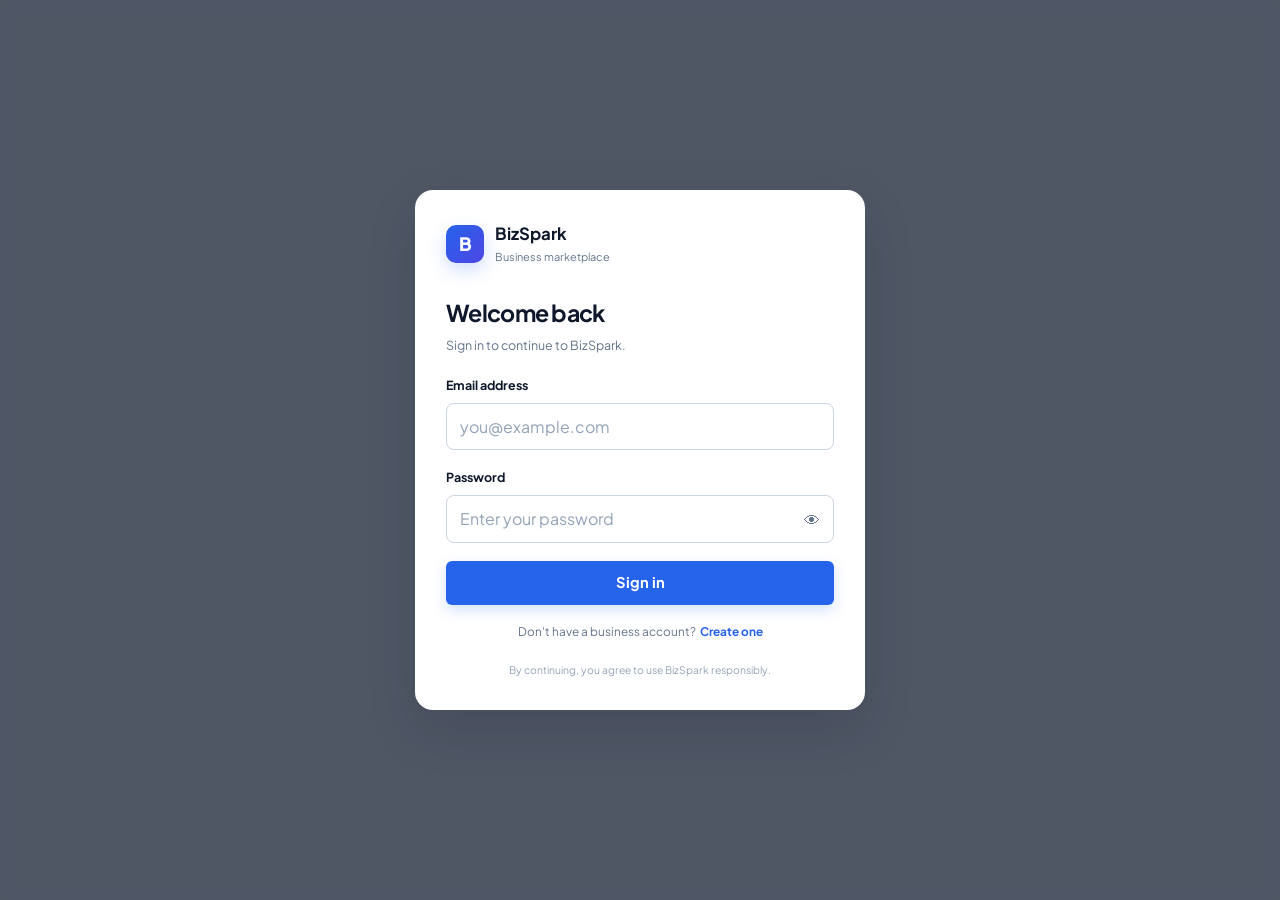
==== commit 532ea7b2: "Fix CSS loading and stylesheet imports" ====
--- a/index.html
+++ b/index.html
@@ -1,4 +1,3 @@
-```html
 <!DOCTYPE html>
 <html lang="en">
 <head>
@@ -1397,4 +1396,4 @@
 
 </body>
 </html>
-```
+
